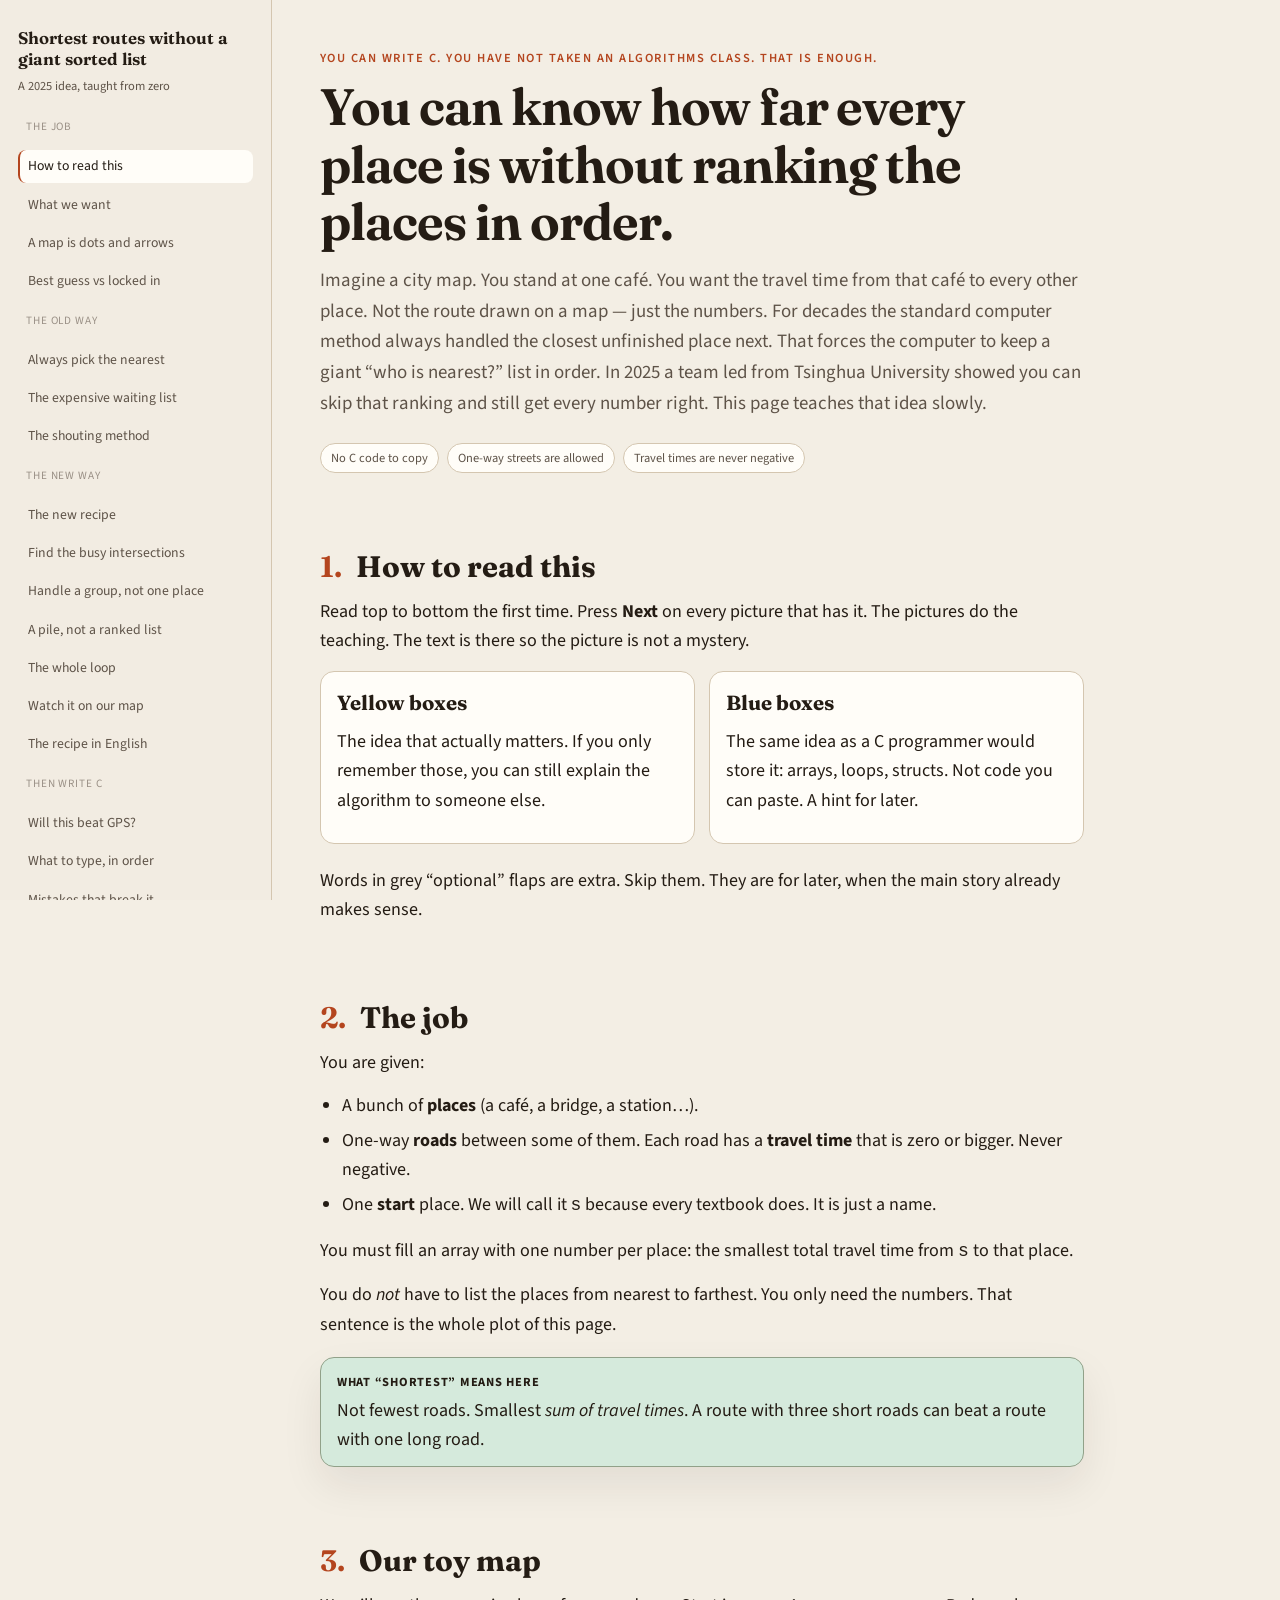
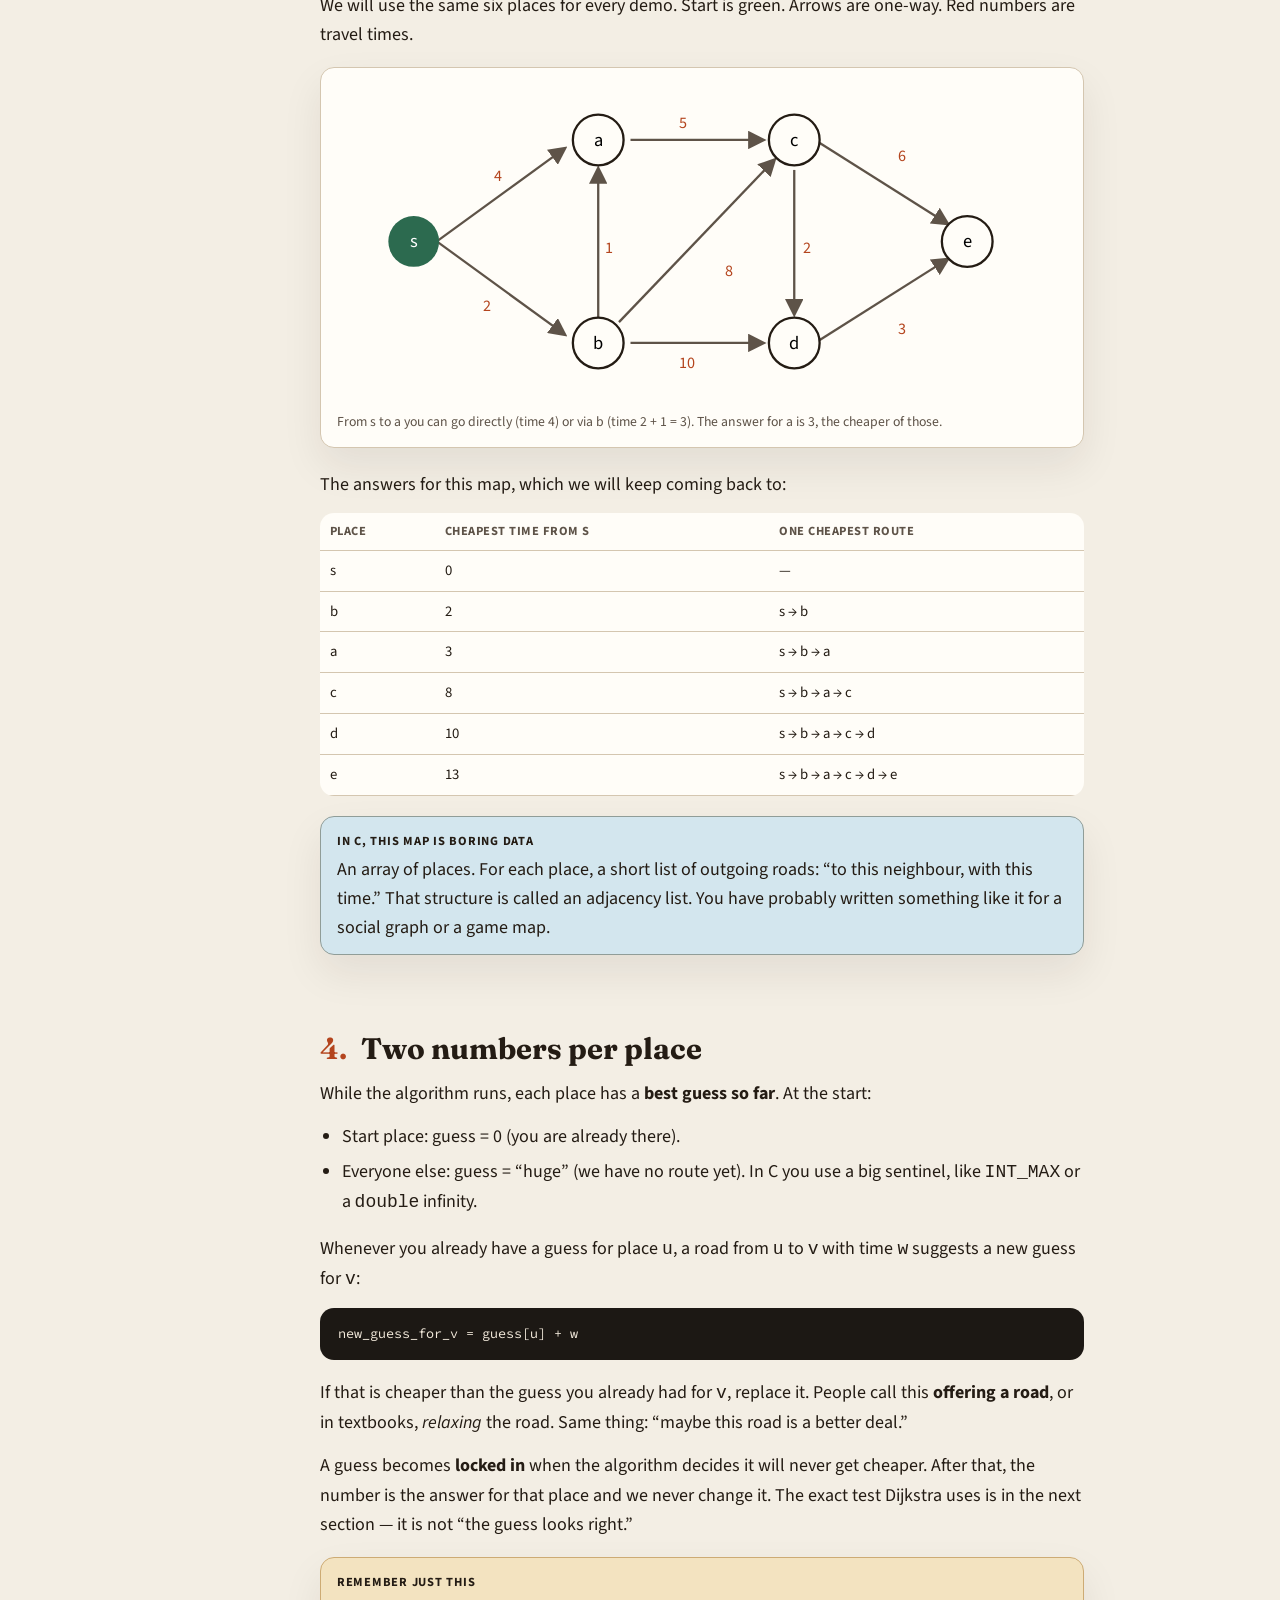
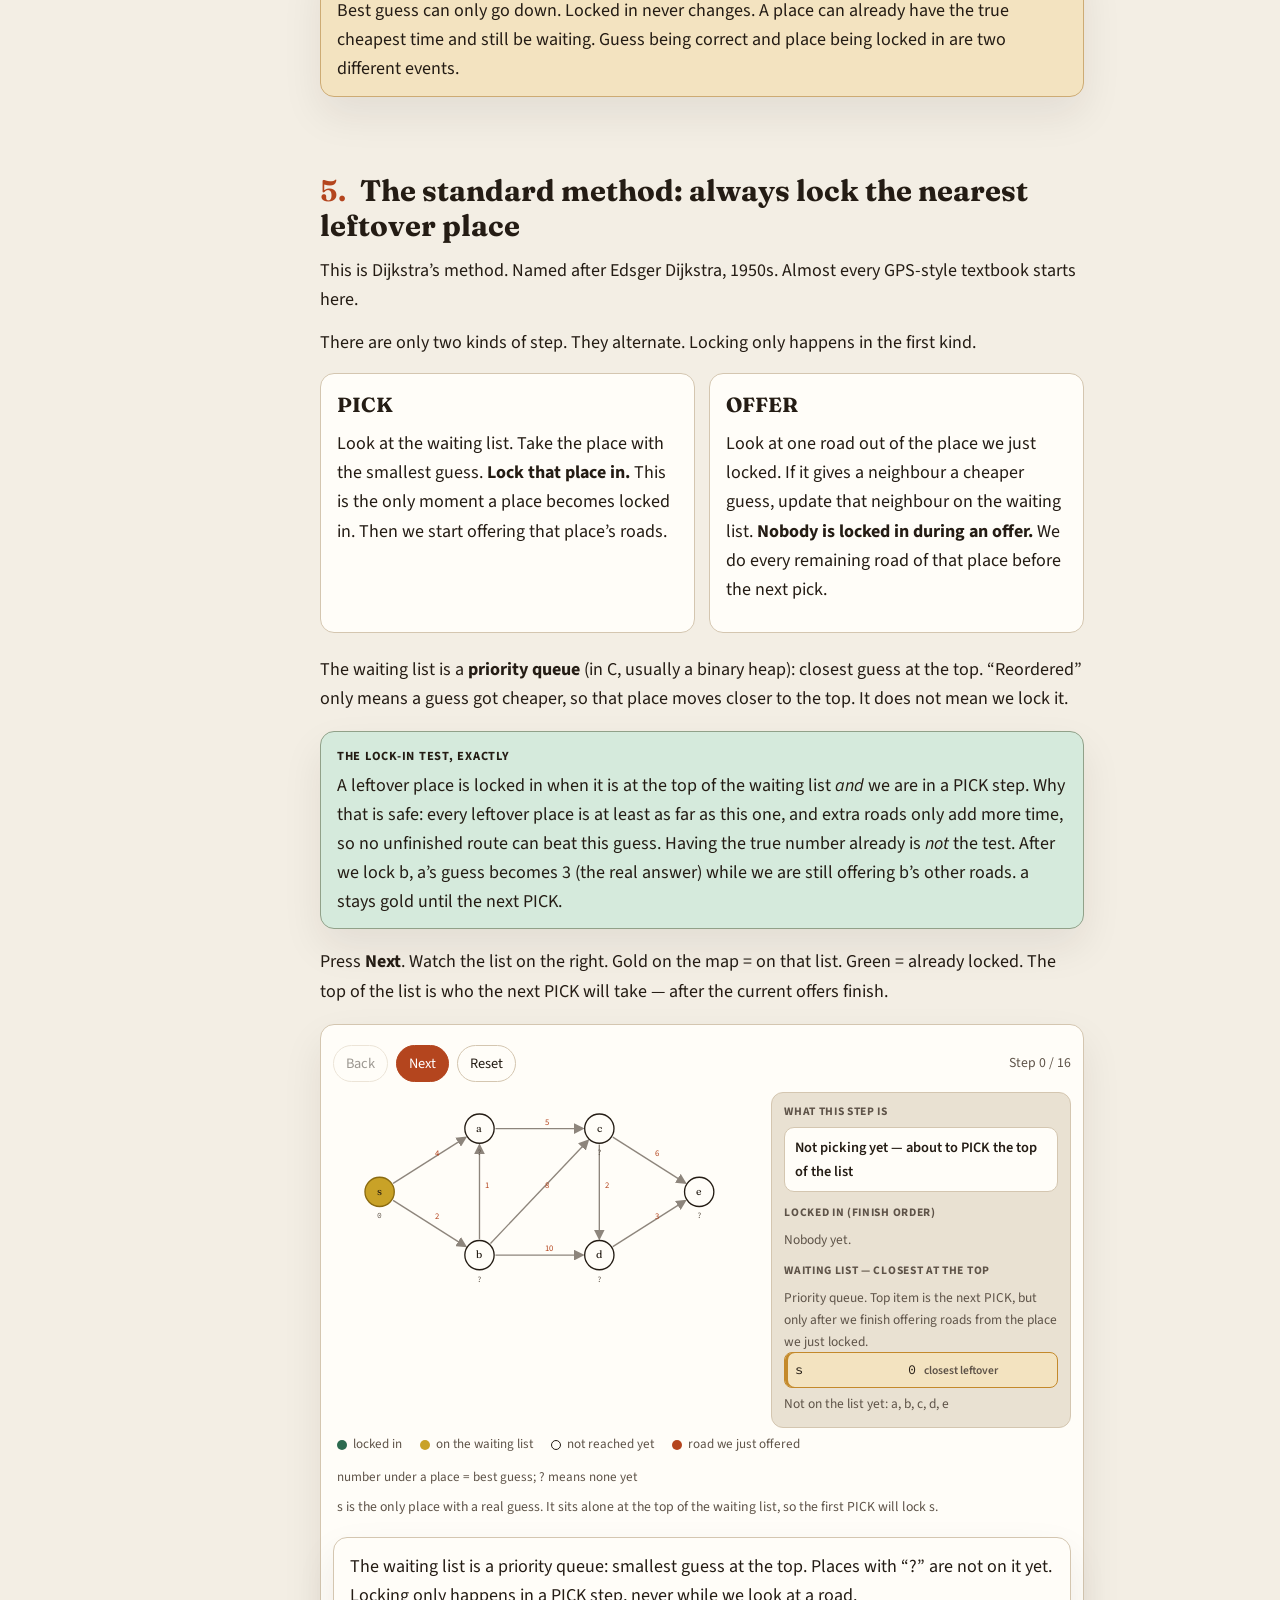
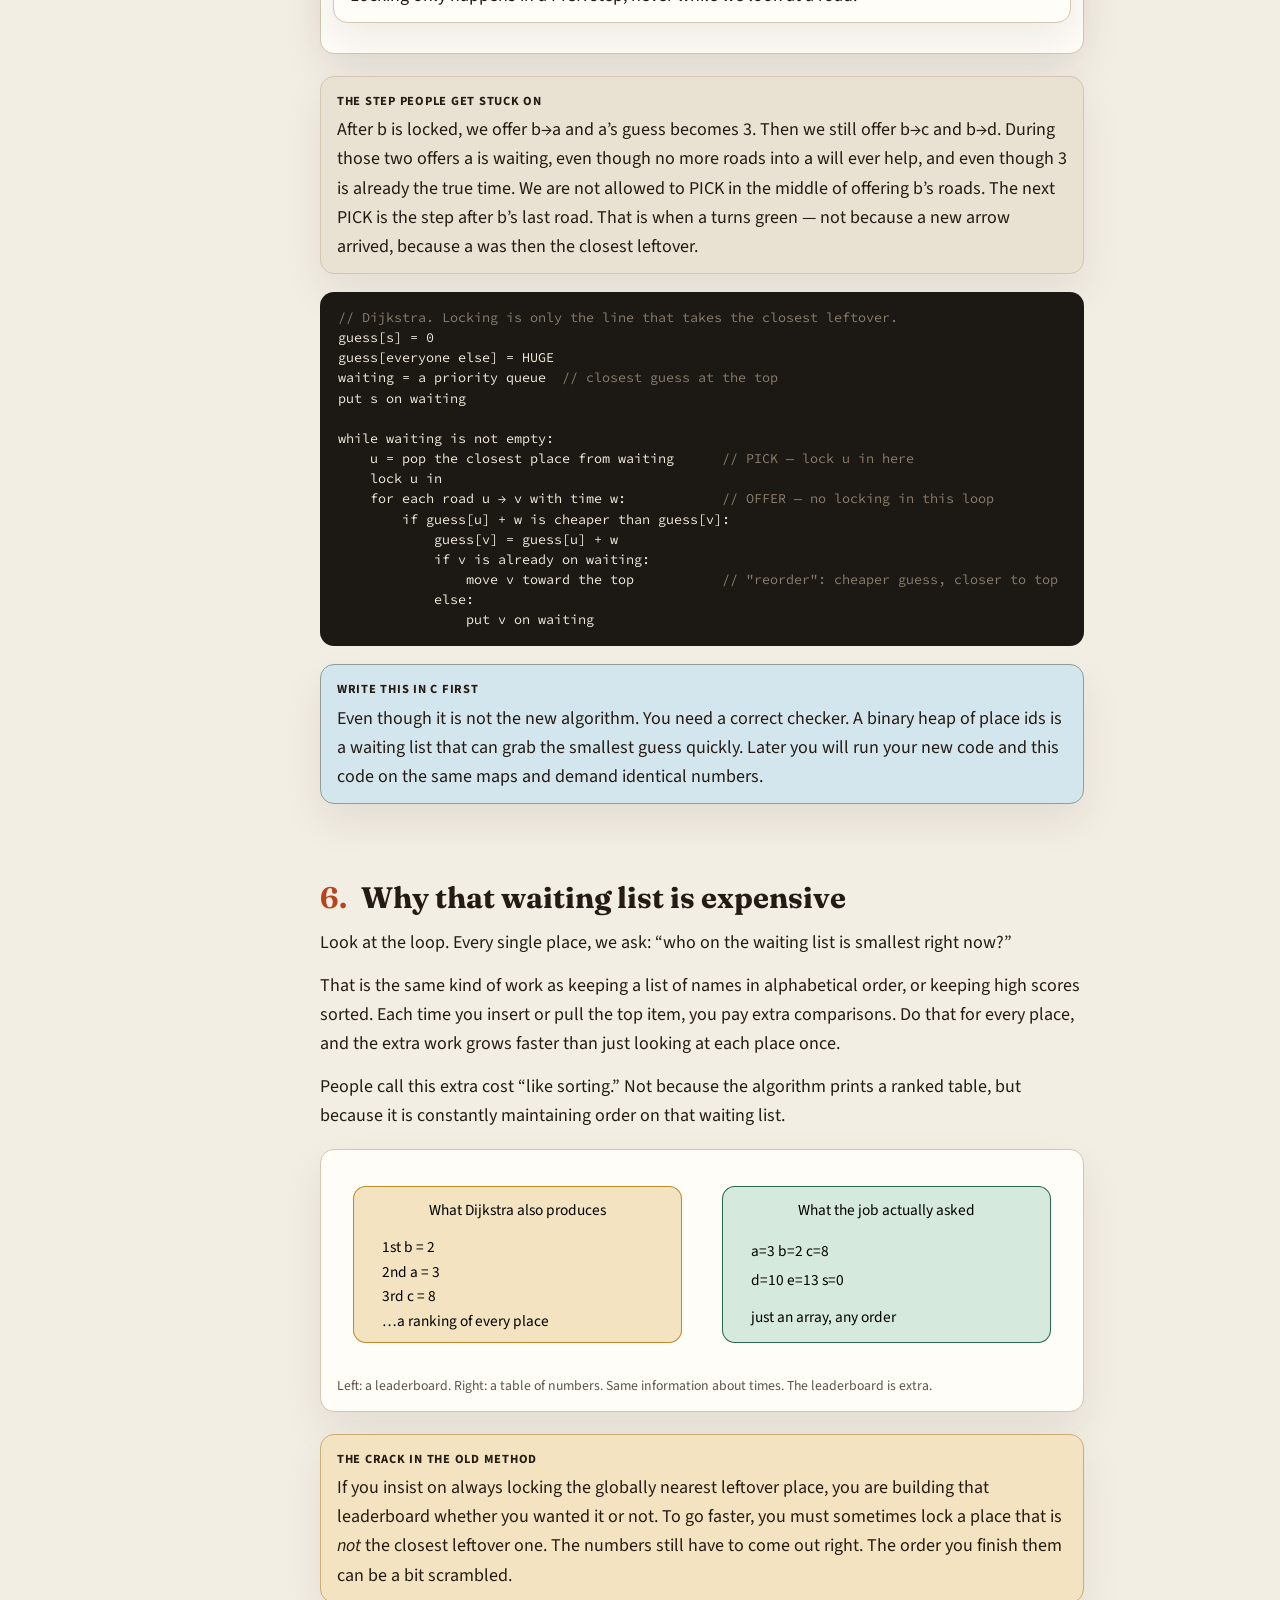
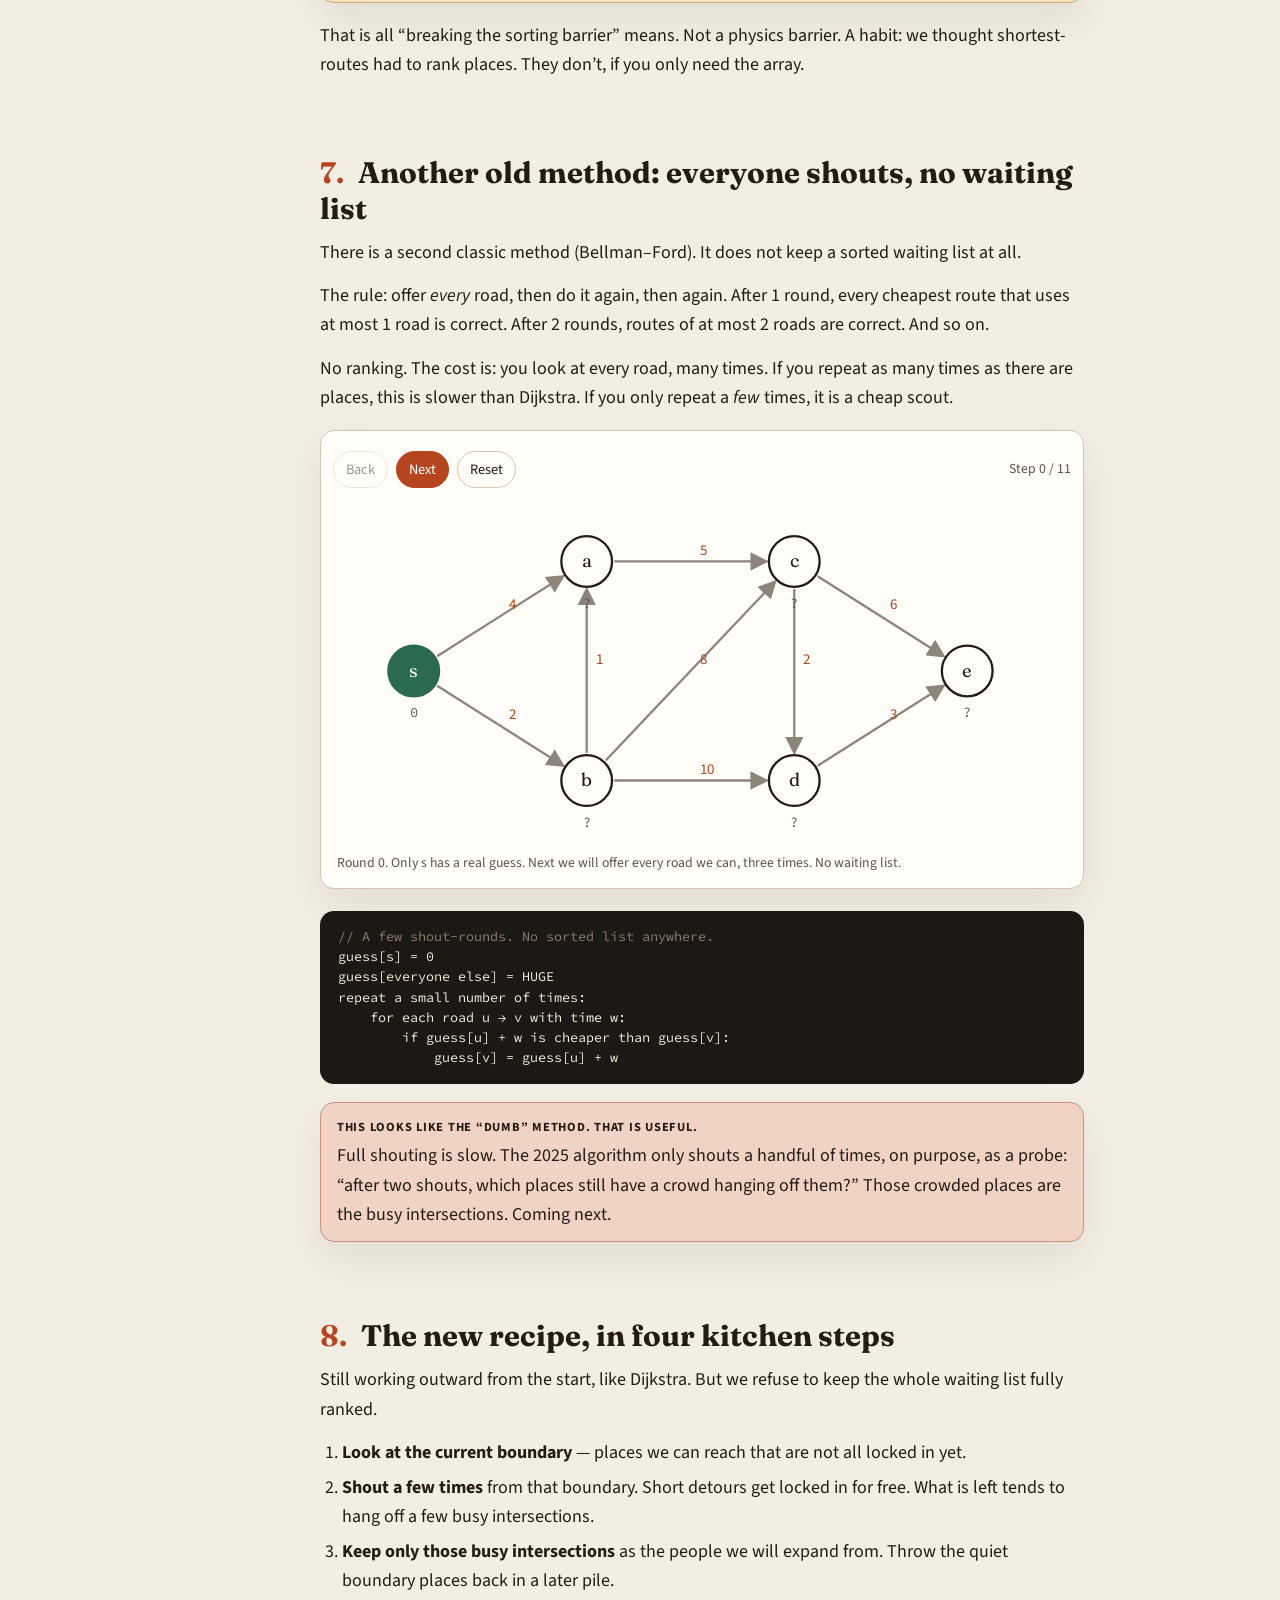
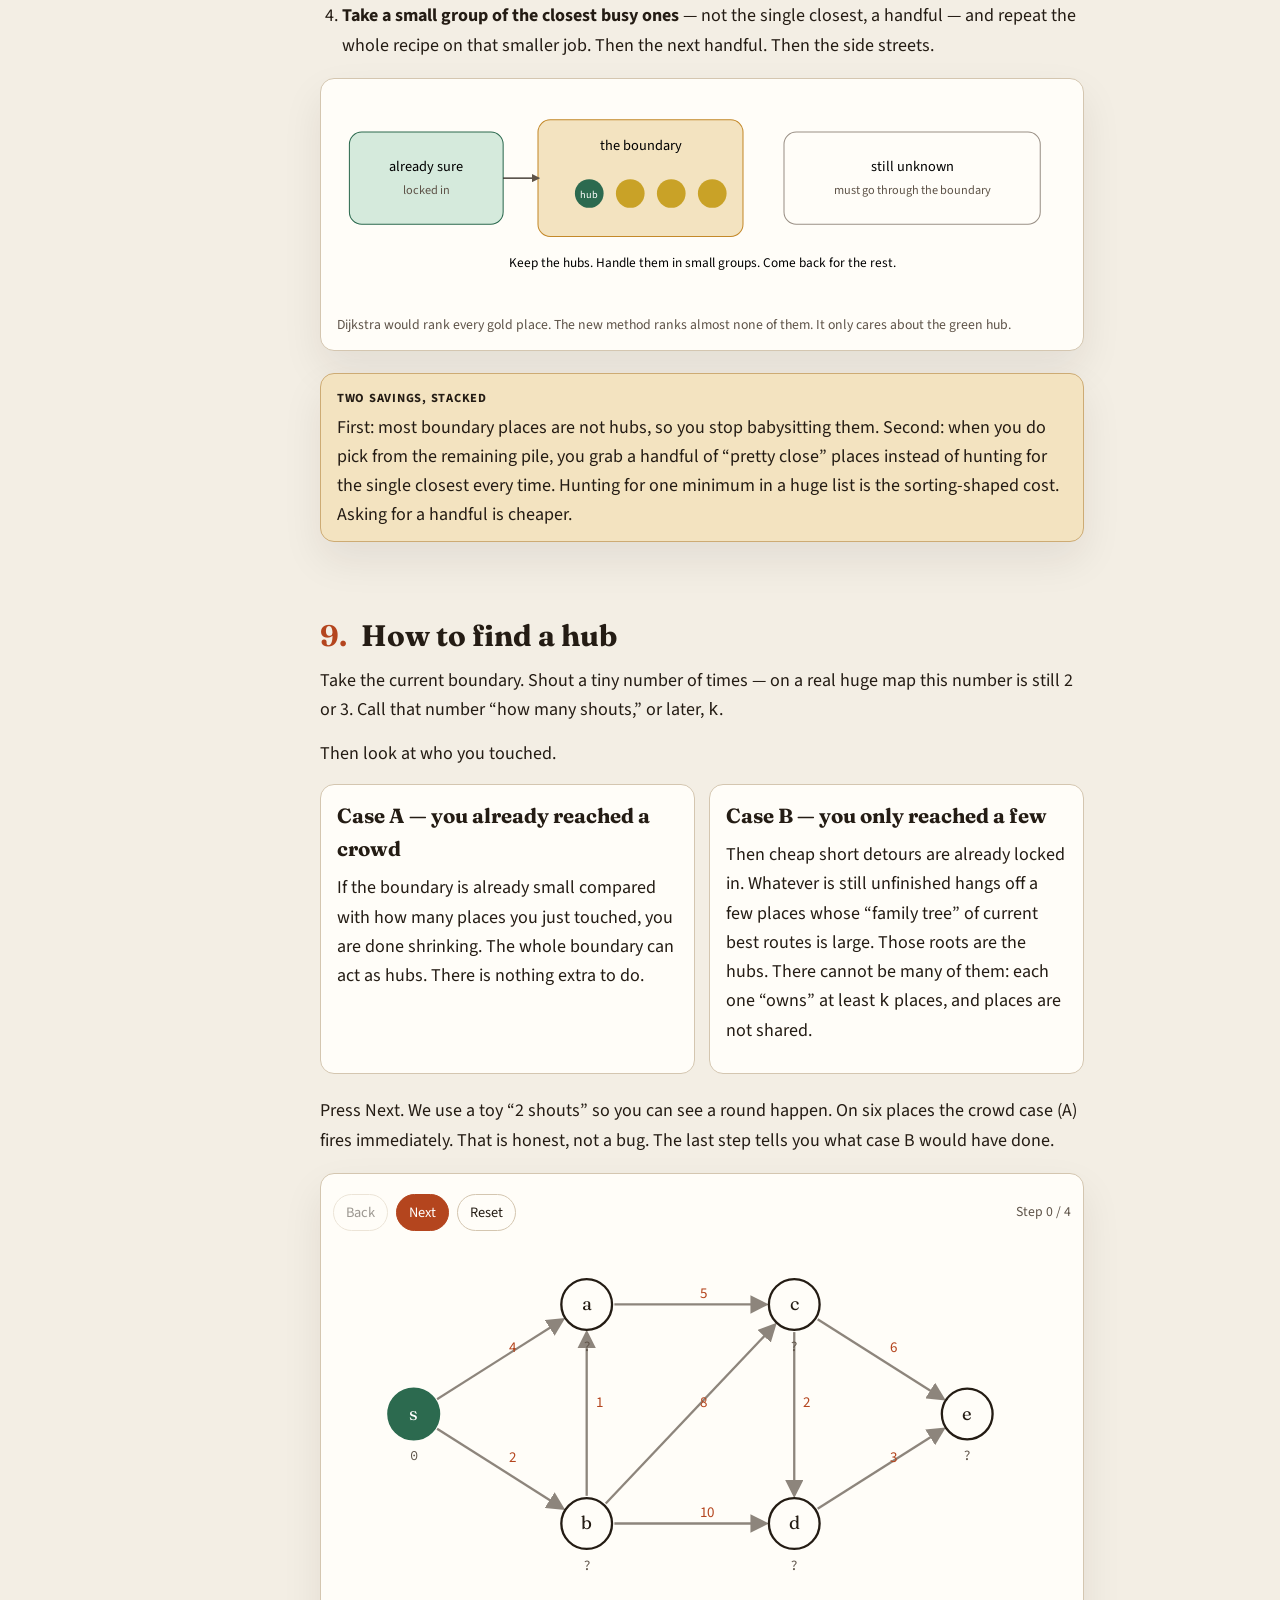
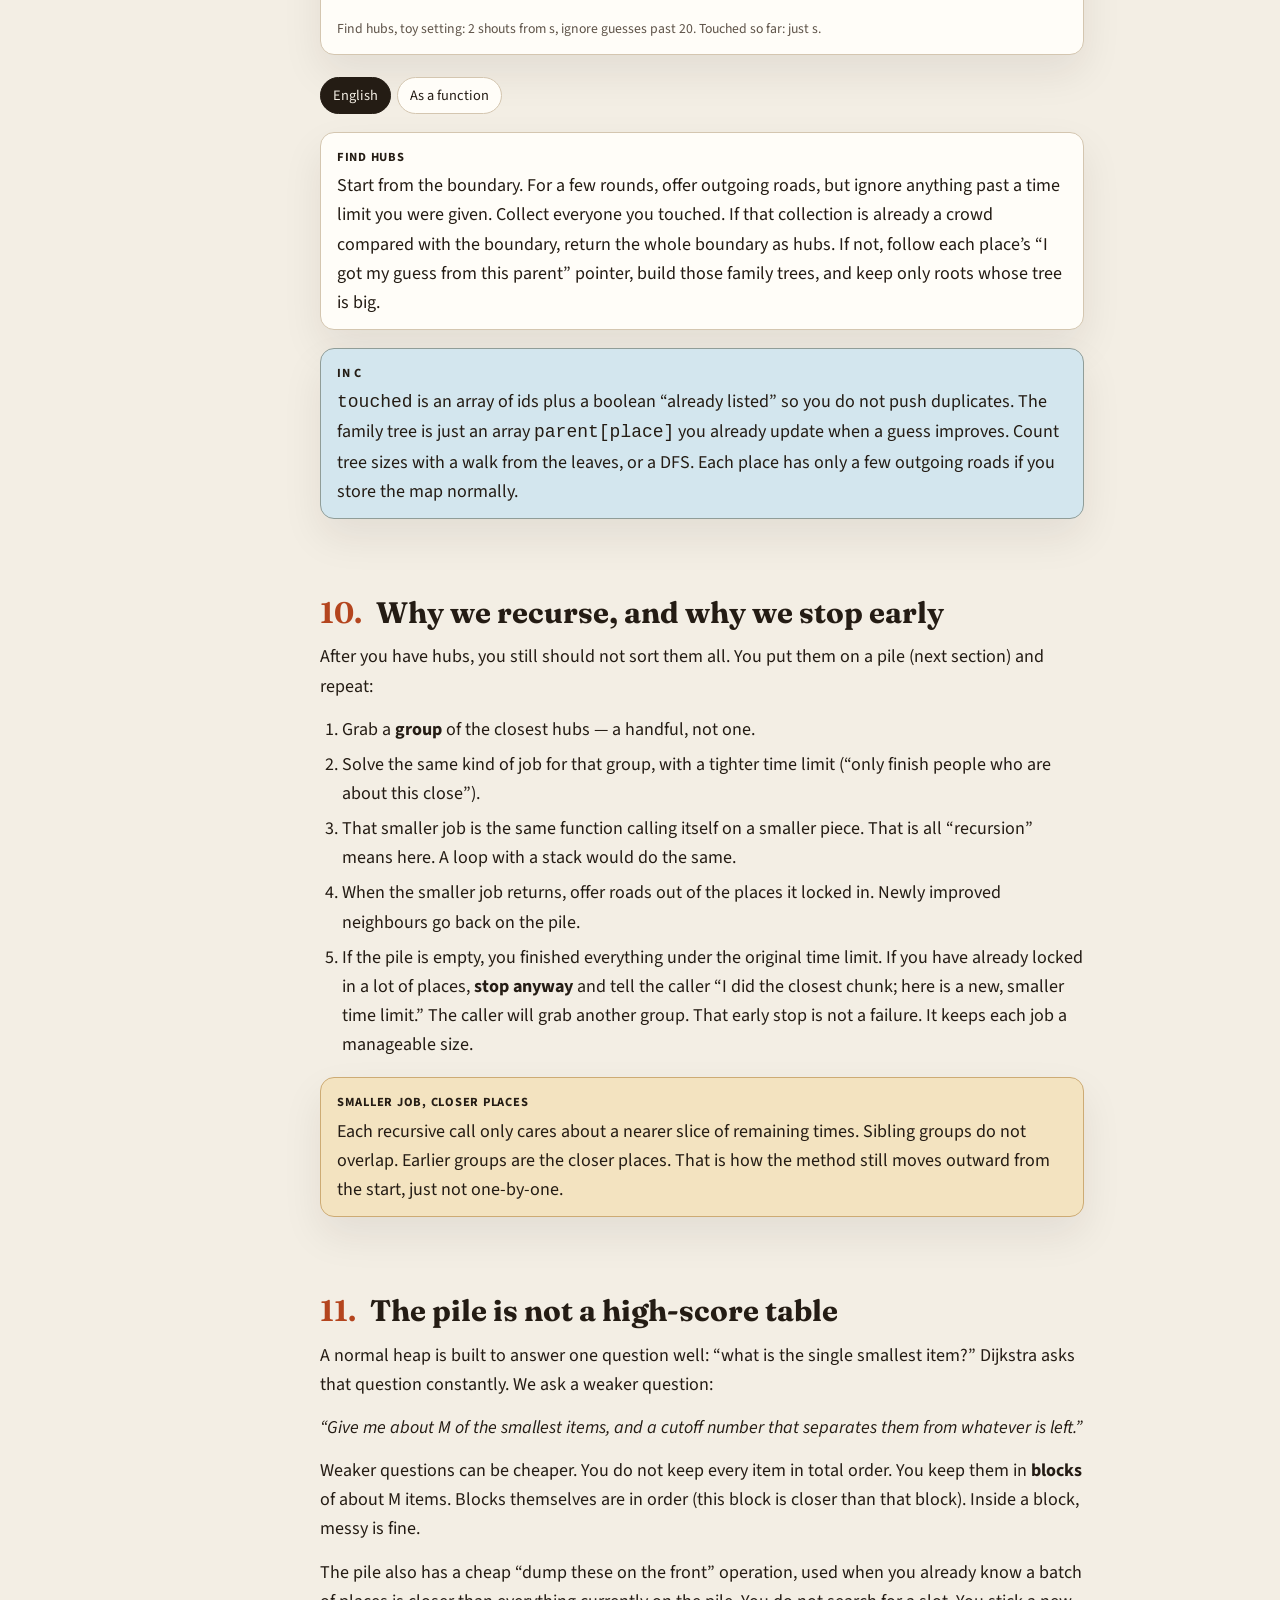
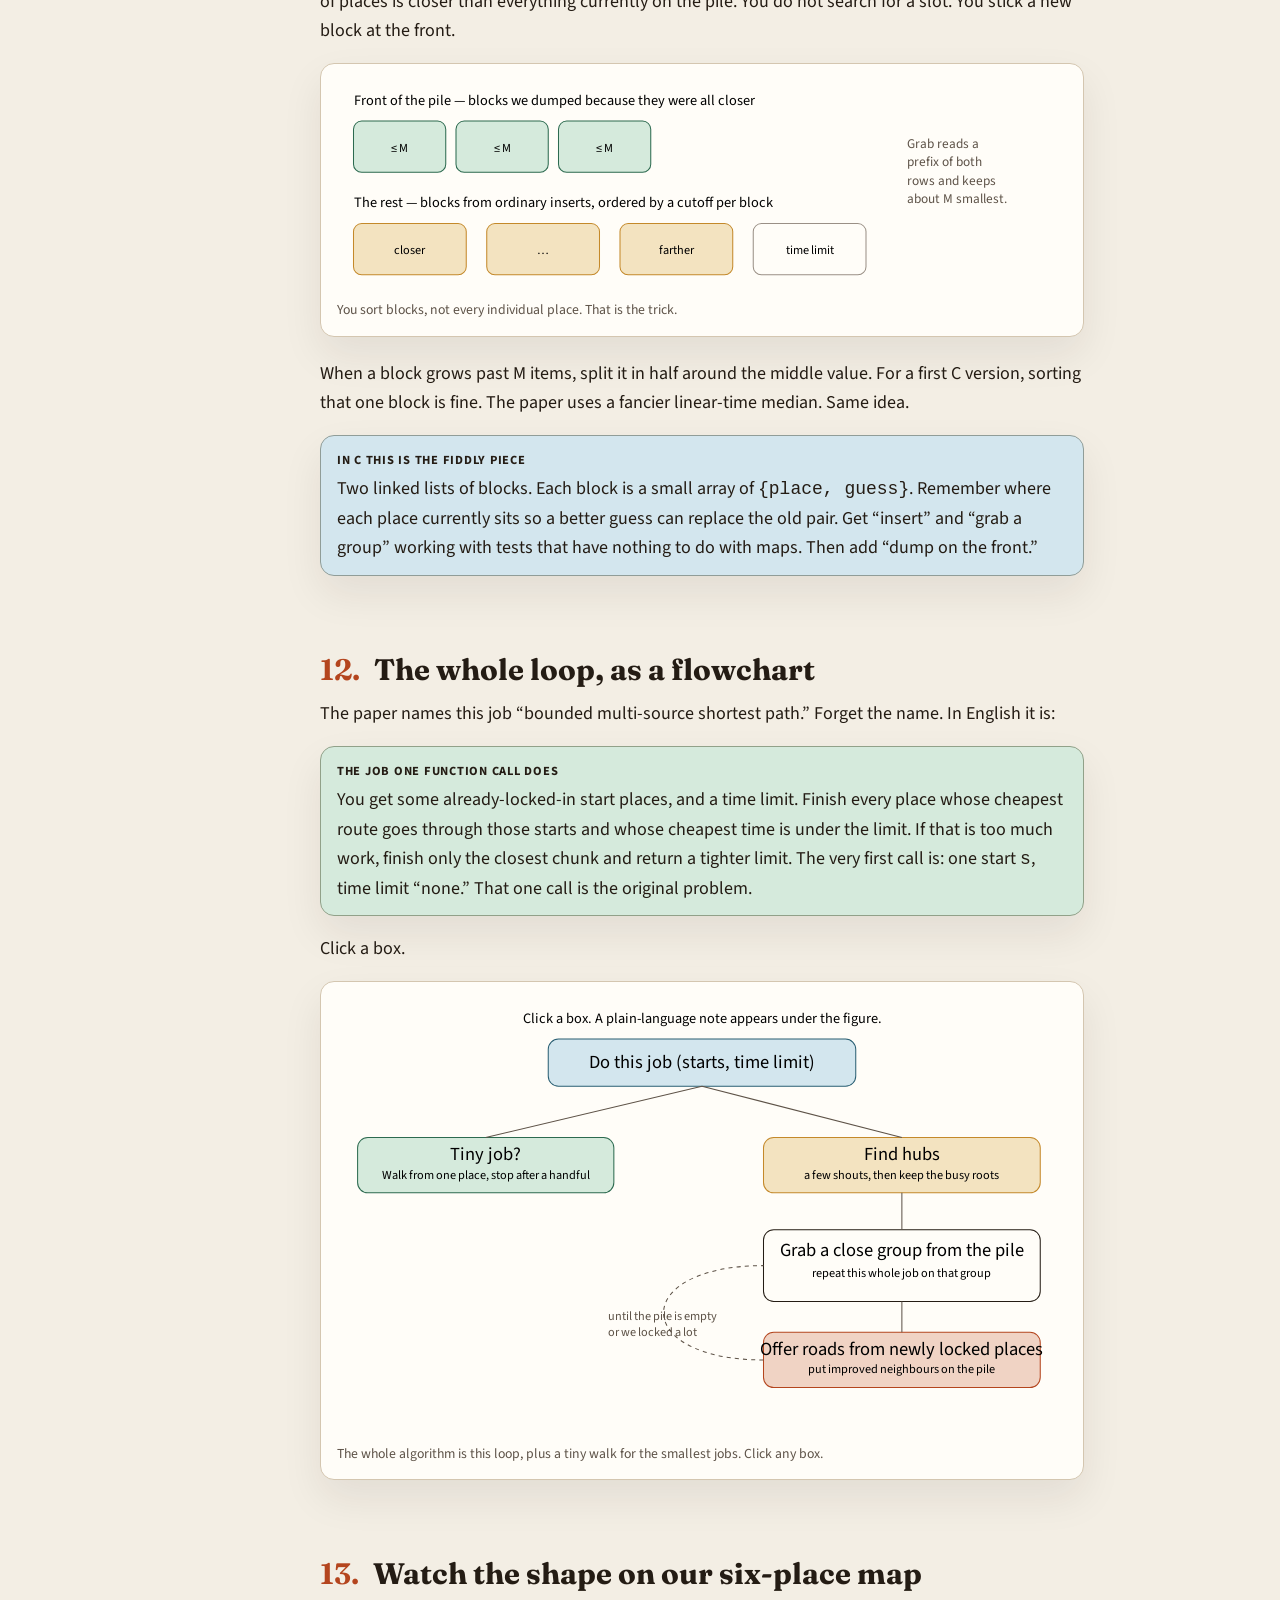
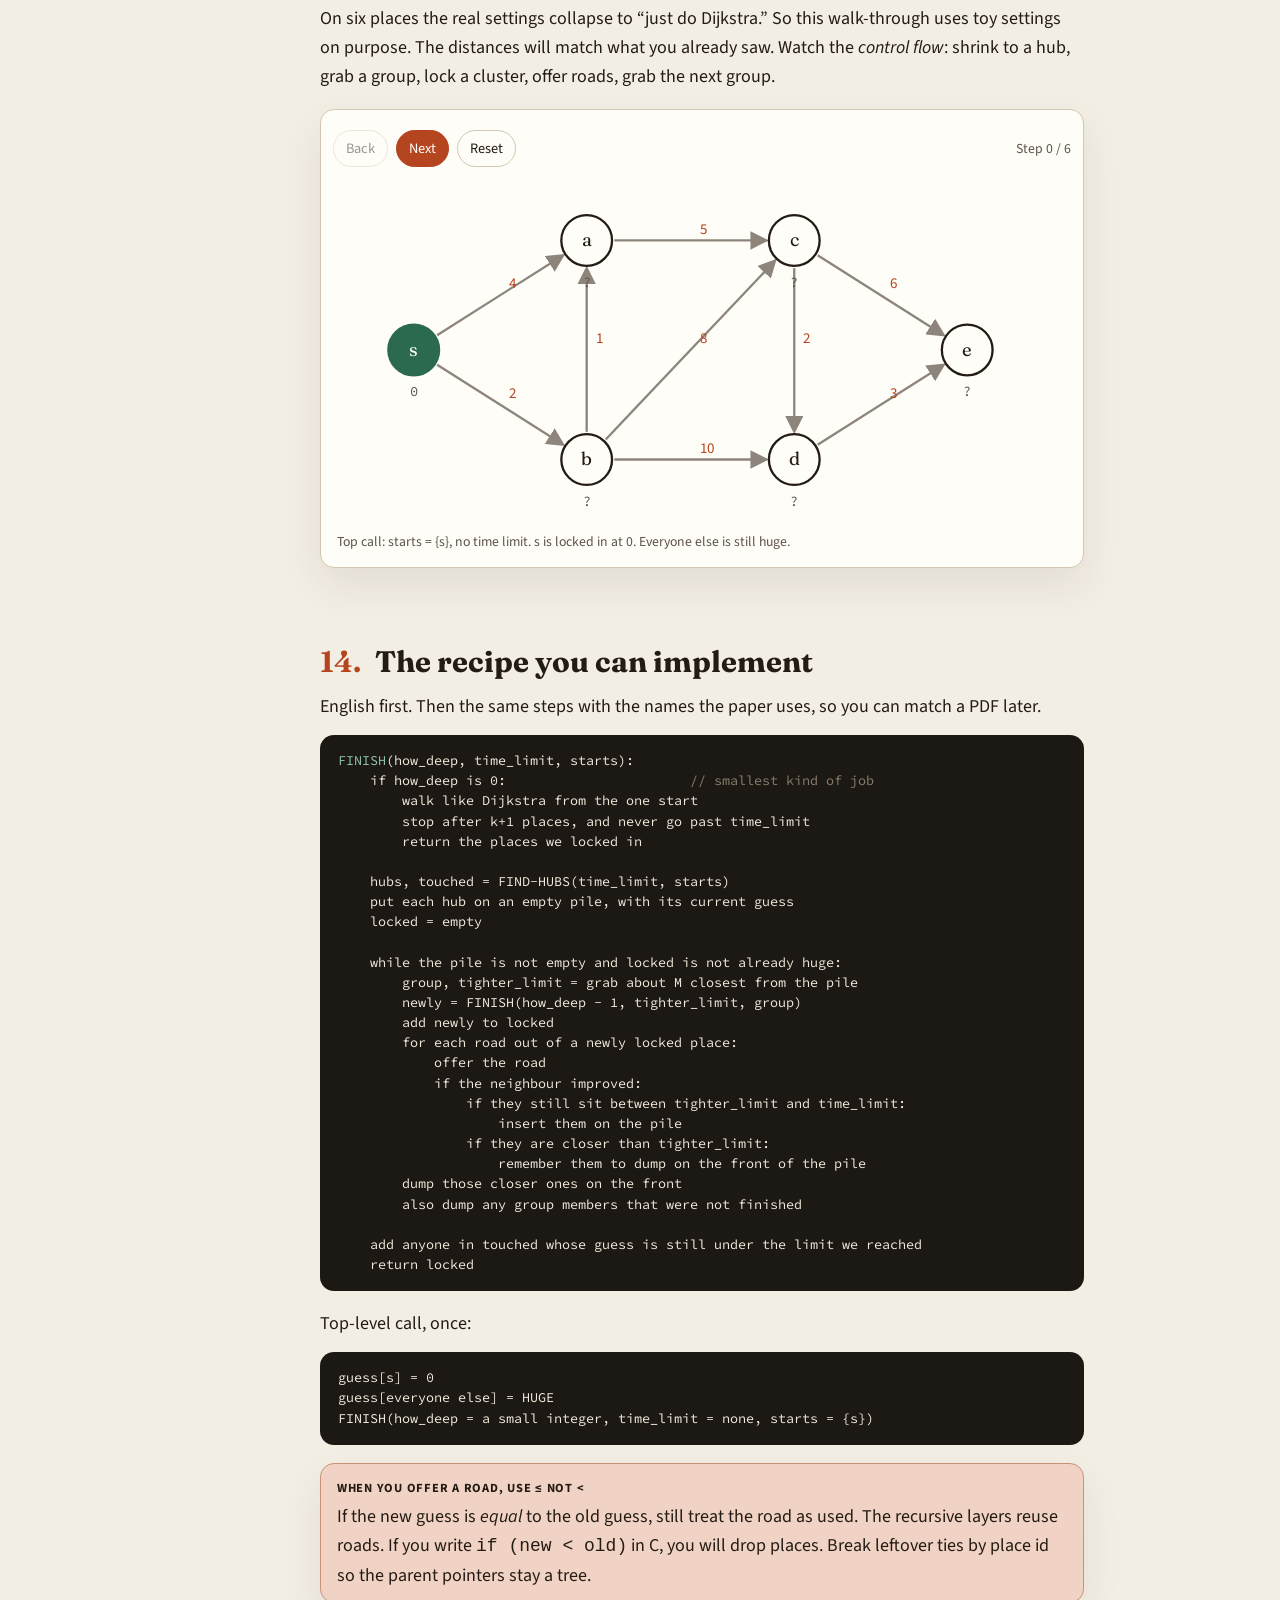
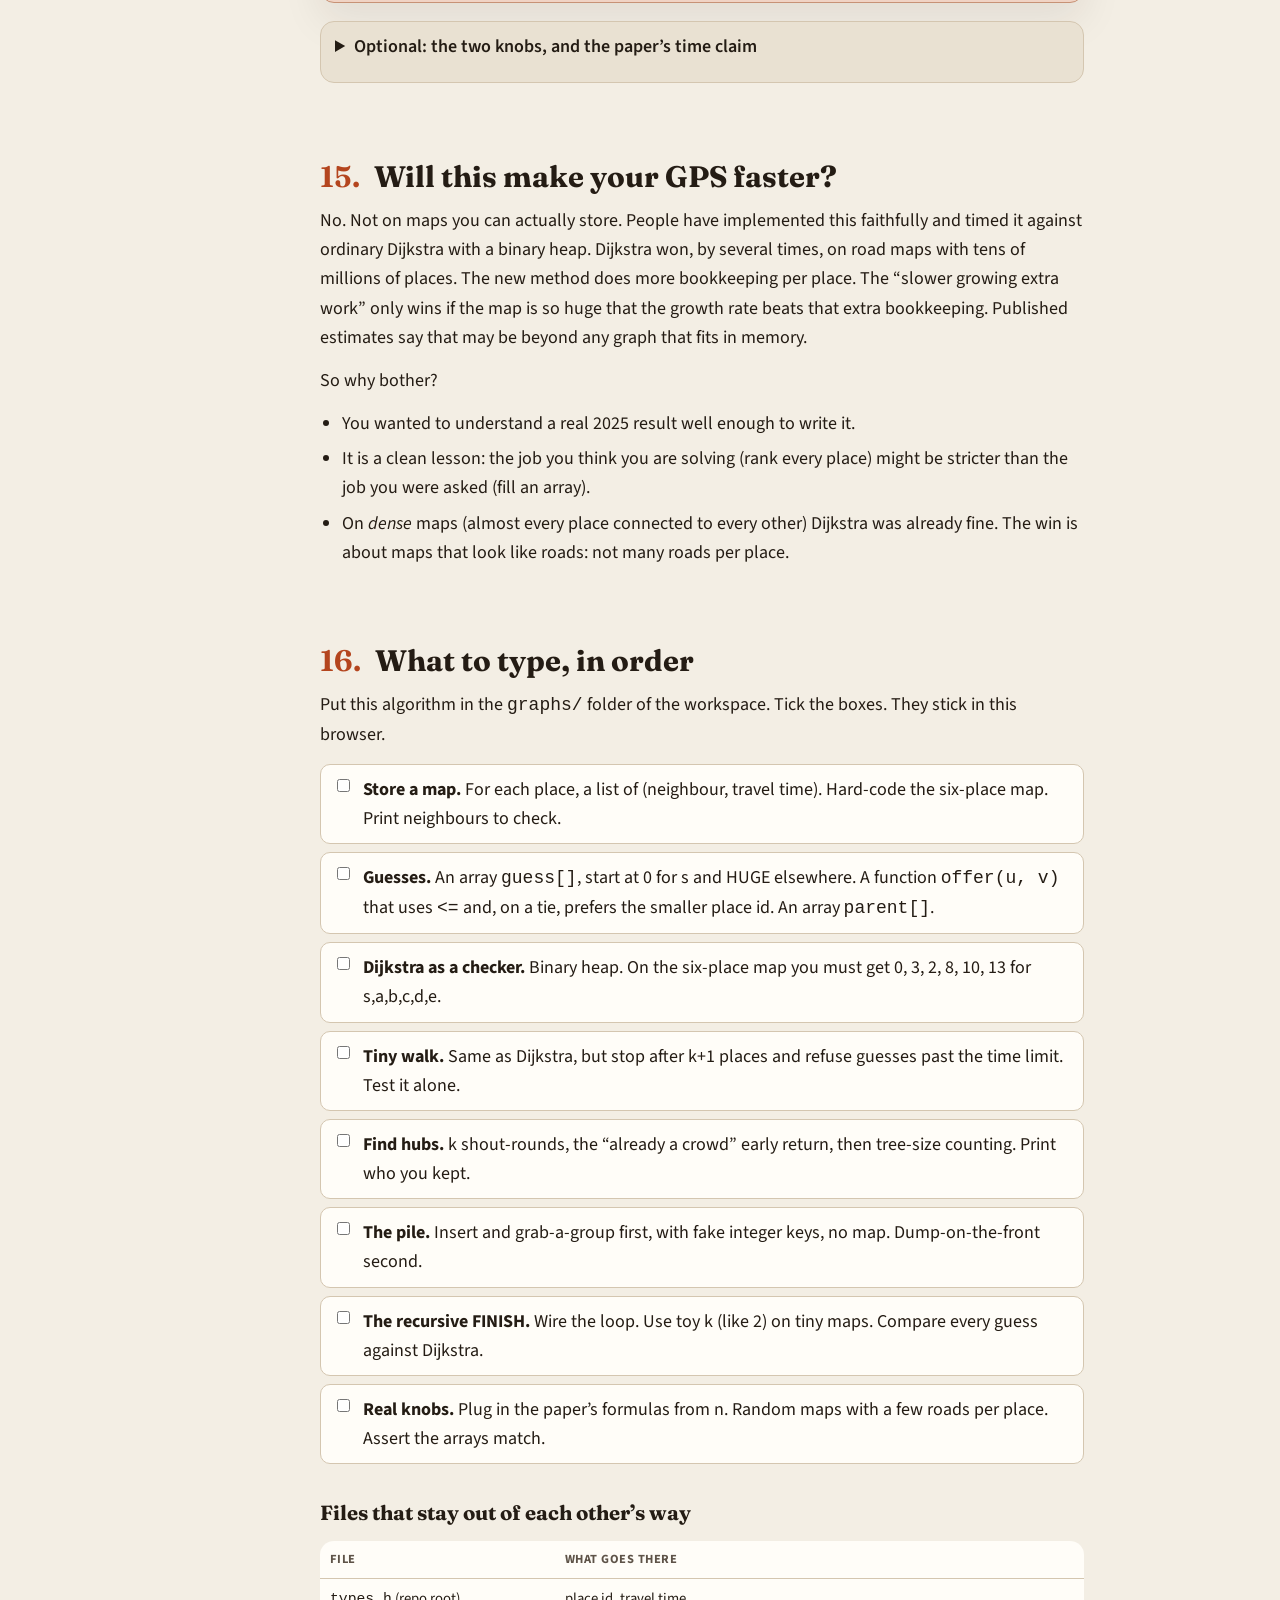
==== docs/index.html @ 6f6d6358 "init" ====
<!DOCTYPE html>
<html lang="en">
<head>
  <meta charset="utf-8" />
  <meta name="viewport" content="width=device-width, initial-scale=1" />
  <title>Shortest routes, without sorting a giant list</title>
  <link rel="preconnect" href="https://fonts.googleapis.com" />
  <link rel="preconnect" href="https://fonts.gstatic.com" crossorigin />
  <link href="https://fonts.googleapis.com/css2?family=Fraunces:opsz,wght@9..144,500;9..144,650&family=Source+Code+Pro:wght@400;600&family=Source+Sans+3:ital,wght@0,400;0,600;0,700;1,400&display=swap" rel="stylesheet" />
  <link rel="stylesheet" href="styles.css" />
</head>
<body>
  <a class="skip" href="#main">Skip to content</a>
  <div class="progress" id="progress"></div>
  <div class="layout">
    <nav class="toc" aria-label="Sections">
      <p class="brand">Shortest routes without a giant sorted list</p>
      <p class="brand-sub">A 2025 idea, taught from zero</p>
      <p class="toc-group">The job</p>
      <ol>
        <li><a href="#how">How to read this</a></li>
        <li><a href="#job">What we want</a></li>
        <li><a href="#map">A map is dots and arrows</a></li>
        <li><a href="#guess">Best guess vs locked in</a></li>
      </ol>
      <p class="toc-group">The old way</p>
      <ol>
        <li><a href="#dijkstra">Always pick the nearest</a></li>
        <li><a href="#waiting">The expensive waiting list</a></li>
        <li><a href="#shout">The shouting method</a></li>
      </ol>
      <p class="toc-group">The new way</p>
      <ol>
        <li><a href="#idea">The new recipe</a></li>
        <li><a href="#hubs">Find the busy intersections</a></li>
        <li><a href="#groups">Handle a group, not one place</a></li>
        <li><a href="#pile">A pile, not a ranked list</a></li>
        <li><a href="#flow">The whole loop</a></li>
        <li><a href="#walk">Watch it on our map</a></li>
        <li><a href="#recipe">The recipe in English</a></li>
      </ol>
      <p class="toc-group">Then write C</p>
      <ol>
        <li><a href="#honest">Will this beat GPS?</a></li>
        <li><a href="#c-plan">What to type, in order</a></li>
        <li><a href="#traps">Mistakes that break it</a></li>
        <li><a href="#quiz">Check yourself</a></li>
        <li><a href="#dictionary">Paper words, translated</a></li>
        <li><a href="#sources">Where this came from</a></li>
      </ol>
      <div class="topbar">
        <button type="button" id="themeBtn" title="Toggle color theme">Theme</button>
        <button type="button" id="resetBtn" title="Clear saved ticks">Reset ticks</button>
      </div>
    </nav>

    <main id="main">
      <header class="hero">
        <p class="kicker">You can write C. You have not taken an algorithms class. That is enough.</p>
        <h1>You can know how far every place is without ranking the places in order.</h1>
        <p class="lede">
          Imagine a city map. You stand at one café. You want the travel time from that café
          to every other place. Not the route drawn on a map — just the numbers.
          For decades the standard computer method always handled the closest unfinished
          place next. That forces the computer to keep a giant “who is nearest?” list in order.
          In 2025 a team led from Tsinghua University showed you can skip that ranking
          and still get every number right. This page teaches that idea slowly.
        </p>
        <div class="meta">
          <span class="chip">No C code to copy</span>
          <span class="chip">One-way streets are allowed</span>
          <span class="chip">Travel times are never negative</span>
        </div>
      </header>

      <section id="how">
        <h2><span class="num">1.</span> How to read this</h2>
        <p>Read top to bottom the first time. Press <strong>Next</strong> on every picture that has it. The pictures do the teaching. The text is there so the picture is not a mystery.</p>
        <div class="grid-2">
          <div class="card">
            <h3>Yellow boxes</h3>
            <p>The idea that actually matters. If you only remember those, you can still explain the algorithm to someone else.</p>
          </div>
          <div class="card">
            <h3>Blue boxes</h3>
            <p>The same idea as a C programmer would store it: arrays, loops, structs. Not code you can paste. A hint for later.</p>
          </div>
        </div>
        <p>Words in grey “optional” flaps are extra. Skip them. They are for later, when the main story already makes sense.</p>
      </section>

      <section id="job">
        <h2><span class="num">2.</span> The job</h2>
        <p>You are given:</p>
        <ul>
          <li>A bunch of <strong>places</strong> (a café, a bridge, a station…).</li>
          <li>One-way <strong>roads</strong> between some of them. Each road has a <strong>travel time</strong> that is zero or bigger. Never negative.</li>
          <li>One <strong>start</strong> place. We will call it <code>s</code> because every textbook does. It is just a name.</li>
        </ul>
        <p>You must fill an array with one number per place: the smallest total travel time from <code>s</code> to that place.</p>
        <p>You do <em>not</em> have to list the places from nearest to farthest. You only need the numbers. That sentence is the whole plot of this page.</p>
        <div class="def">
          <strong>What “shortest” means here</strong>
          Not fewest roads. Smallest <em>sum of travel times</em>. A route with three short roads can beat a route with one long road.
        </div>
      </section>

      <section id="map">
        <h2><span class="num">3.</span> Our toy map</h2>
        <p>We will use the same six places for every demo. Start is green. Arrows are one-way. Red numbers are travel times.</p>
        <div class="figure" aria-label="A tiny directed map from s to e">
          <svg viewBox="0 0 640 280" role="img">
            <defs>
              <marker id="arrow" markerWidth="8" markerHeight="8" refX="6" refY="4" orient="auto">
                <path d="M0,0 L8,4 L0,8 z" fill="#5e5348"></path>
              </marker>
            </defs>
            <line x1="90" y1="140" x2="200" y2="60" stroke="#5e5348" stroke-width="2" marker-end="url(#arrow)" />
            <line x1="90" y1="140" x2="200" y2="220" stroke="#5e5348" stroke-width="2" marker-end="url(#arrow)" />
            <line x1="230" y1="220" x2="230" y2="78" stroke="#5e5348" stroke-width="2" marker-end="url(#arrow)" />
            <line x1="258" y1="52" x2="372" y2="52" stroke="#5e5348" stroke-width="2" marker-end="url(#arrow)" />
            <line x1="258" y1="228" x2="372" y2="228" stroke="#5e5348" stroke-width="2" marker-end="url(#arrow)" />
            <line x1="248" y1="210" x2="382" y2="70" stroke="#5e5348" stroke-width="2" marker-end="url(#arrow)" />
            <line x1="400" y1="78" x2="400" y2="202" stroke="#5e5348" stroke-width="2" marker-end="url(#arrow)" />
            <line x1="418" y1="52" x2="532" y2="124" stroke="#5e5348" stroke-width="2" marker-end="url(#arrow)" />
            <line x1="418" y1="228" x2="532" y2="156" stroke="#5e5348" stroke-width="2" marker-end="url(#arrow)" />
            <text x="140" y="88" fill="#b4451e" font-size="14">4</text>
            <text x="130" y="200" fill="#b4451e" font-size="14">2</text>
            <text x="236" y="150" fill="#b4451e" font-size="14">1</text>
            <text x="300" y="42" fill="#b4451e" font-size="14">5</text>
            <text x="300" y="250" fill="#b4451e" font-size="14">10</text>
            <text x="340" y="170" fill="#b4451e" font-size="14">8</text>
            <text x="408" y="150" fill="#b4451e" font-size="14">2</text>
            <text x="490" y="70" fill="#b4451e" font-size="14">6</text>
            <text x="490" y="220" fill="#b4451e" font-size="14">3</text>
            <circle cx="70" cy="140" r="22" fill="#2c6a4f" />
            <circle cx="230" cy="52" r="22" fill="#fffdf8" stroke="#241c14" stroke-width="2" />
            <circle cx="230" cy="228" r="22" fill="#fffdf8" stroke="#241c14" stroke-width="2" />
            <circle cx="400" cy="52" r="22" fill="#fffdf8" stroke="#241c14" stroke-width="2" />
            <circle cx="400" cy="228" r="22" fill="#fffdf8" stroke="#241c14" stroke-width="2" />
            <circle cx="550" cy="140" r="22" fill="#fffdf8" stroke="#241c14" stroke-width="2" />
            <text x="70" y="145" text-anchor="middle" fill="#fff" font-size="16">s</text>
            <text x="230" y="57" text-anchor="middle" font-size="16">a</text>
            <text x="230" y="233" text-anchor="middle" font-size="16">b</text>
            <text x="400" y="57" text-anchor="middle" font-size="16">c</text>
            <text x="400" y="233" text-anchor="middle" font-size="16">d</text>
            <text x="550" y="145" text-anchor="middle" font-size="16">e</text>
          </svg>
          <p class="caption">From s to a you can go directly (time 4) or via b (time 2 + 1 = 3). The answer for a is 3, the cheaper of those.</p>
        </div>
        <p>The answers for this map, which we will keep coming back to:</p>
        <table>
          <thead><tr><th>place</th><th>cheapest time from s</th><th>one cheapest route</th></tr></thead>
          <tbody>
            <tr><td>s</td><td>0</td><td>—</td></tr>
            <tr><td>b</td><td>2</td><td>s → b</td></tr>
            <tr><td>a</td><td>3</td><td>s → b → a</td></tr>
            <tr><td>c</td><td>8</td><td>s → b → a → c</td></tr>
            <tr><td>d</td><td>10</td><td>s → b → a → c → d</td></tr>
            <tr><td>e</td><td>13</td><td>s → b → a → c → d → e</td></tr>
          </tbody>
        </table>
        <div class="chint">
          <strong>In C, this map is boring data</strong>
          An array of places. For each place, a short list of outgoing roads: “to this neighbour, with this time.” That structure is called an adjacency list. You have probably written something like it for a social graph or a game map.
        </div>
      </section>

      <section id="guess">
        <h2><span class="num">4.</span> Two numbers per place</h2>
        <p>While the algorithm runs, each place has a <strong>best guess so far</strong>. At the start:</p>
        <ul>
          <li>Start place: guess = 0 (you are already there).</li>
          <li>Everyone else: guess = “huge” (we have no route yet). In C you use a big sentinel, like <code>INT_MAX</code> or a <code>double</code> infinity.</li>
        </ul>
        <p>Whenever you already have a guess for place <code>u</code>, a road from <code>u</code> to <code>v</code> with time <code>w</code> suggests a new guess for <code>v</code>:</p>
        <pre>new_guess_for_v = guess[u] + w</pre>
        <p>If that is cheaper than the guess you already had for <code>v</code>, replace it. People call this <strong>offering a road</strong>, or in textbooks, <em>relaxing</em> the road. Same thing: “maybe this road is a better deal.”</p>
        <p>A guess becomes <strong>locked in</strong> when the algorithm decides it will never get cheaper. After that, the number is the answer for that place and we never change it. The exact test Dijkstra uses is in the next section — it is not “the guess looks right.”</p>
        <div class="insight">
          <strong>Remember just this</strong>
          Best guess can only go down. Locked in never changes. A place can already have the true cheapest time and still be waiting. Guess being correct and place being locked in are two different events.
        </div>
      </section>

      <section id="dijkstra">
        <h2><span class="num">5.</span> The standard method: always lock the nearest leftover place</h2>
        <p>This is Dijkstra’s method. Named after Edsger Dijkstra, 1950s. Almost every GPS-style textbook starts here.</p>
        <p>There are only two kinds of step. They alternate. Locking only happens in the first kind.</p>
        <div class="grid-2">
          <div class="card">
            <h3>PICK</h3>
            <p>Look at the waiting list. Take the place with the smallest guess. <strong>Lock that place in.</strong> This is the only moment a place becomes locked in. Then we start offering that place’s roads.</p>
          </div>
          <div class="card">
            <h3>OFFER</h3>
            <p>Look at one road out of the place we just locked. If it gives a neighbour a cheaper guess, update that neighbour on the waiting list. <strong>Nobody is locked in during an offer.</strong> We do every remaining road of that place before the next pick.</p>
          </div>
        </div>
        <p>The waiting list is a <strong>priority queue</strong> (in C, usually a binary heap): closest guess at the top. “Reordered” only means a guess got cheaper, so that place moves closer to the top. It does not mean we lock it.</p>
        <div class="def">
          <strong>The lock-in test, exactly</strong>
          A leftover place is locked in when it is at the top of the waiting list <em>and</em> we are in a PICK step. Why that is safe: every leftover place is at least as far as this one, and extra roads only add more time, so no unfinished route can beat this guess. Having the true number already is <em>not</em> the test. After we lock b, a’s guess becomes 3 (the real answer) while we are still offering b’s other roads. a stays gold until the next PICK.
        </div>
        <p>Press <strong>Next</strong>. Watch the list on the right. Gold on the map = on that list. Green = already locked. The top of the list is who the next PICK will take — after the current offers finish.</p>
        <div class="figure">
          <div class="stepper-bar">
            <button type="button" id="dijPrev">Back</button>
            <button type="button" class="primary" id="dijNext">Next</button>
            <button type="button" id="dijReset">Reset</button>
            <span class="status" id="dijStatus">Step 0</span>
          </div>
          <div class="dij-layout">
            <svg id="dijSvg" viewBox="0 0 640 300" role="img" aria-label="Dijkstra stepper"></svg>
            <div class="dij-side">
              <h4>What this step is</h4>
              <div class="dij-action" id="dijAction">—</div>
              <h4>Locked in (finish order)</h4>
              <ol class="locked-seq" id="dijLocked"></ol>
              <p class="dij-empty" id="dijLockedEmpty">Nobody yet.</p>
              <h4>Waiting list — closest at the top</h4>
              <p class="dij-empty">Priority queue. Top item is the next PICK, but only after we finish offering roads from the place we just locked.</p>
              <ol class="pq" id="dijWait"></ol>
              <p class="dij-empty" id="dijUnreached"></p>
            </div>
          </div>
          <div class="legend">
            <span><i class="swatch" style="background:#2c6a4f"></i>locked in</span>
            <span><i class="swatch" style="background:#c9a227"></i>on the waiting list</span>
            <span><i class="swatch" style="background:#fffdf8;border:1px solid #241c14"></i>not reached yet</span>
            <span><i class="swatch" style="background:#b4451e"></i>road we just offered</span>
            <span>number under a place = best guess; ? means none yet</span>
          </div>
          <p class="caption" id="dijCaption">Press Next.</p>
          <div class="note" id="dijWhy"></div>
        </div>
        <div class="try">
          <strong>The step people get stuck on</strong>
          After b is locked, we offer b→a and a’s guess becomes 3. Then we still offer b→c and b→d. During those two offers a is waiting, even though no more roads into a will ever help, and even though 3 is already the true time. We are not allowed to PICK in the middle of offering b’s roads. The next PICK is the step after b’s last road. That is when a turns green — not because a new arrow arrived, because a was then the closest leftover.
        </div>
        <pre><span class="cmt">// Dijkstra. Locking is only the line that takes the closest leftover.</span>
guess[s] = 0
guess[everyone else] = HUGE
waiting = a priority queue  <span class="cmt">// closest guess at the top</span>
put s on waiting

while waiting is not empty:
    u = pop the closest place from waiting      <span class="cmt">// PICK — lock u in here</span>
    lock u in
    for each road u → v with time w:            <span class="cmt">// OFFER — no locking in this loop</span>
        if guess[u] + w is cheaper than guess[v]:
            guess[v] = guess[u] + w
            if v is already on waiting:
                move v toward the top           <span class="cmt">// "reorder": cheaper guess, closer to top</span>
            else:
                put v on waiting
</pre>
        <div class="chint">
          <strong>Write this in C first</strong>
          Even though it is not the new algorithm. You need a correct checker. A binary heap of place ids is a waiting list that can grab the smallest guess quickly. Later you will run your new code and this code on the same maps and demand identical numbers.
        </div>
      </section>

      <section id="waiting">
        <h2><span class="num">6.</span> Why that waiting list is expensive</h2>
        <p>Look at the loop. Every single place, we ask: “who on the waiting list is smallest right now?”</p>
        <p>That is the same kind of work as keeping a list of names in alphabetical order, or keeping high scores sorted. Each time you insert or pull the top item, you pay extra comparisons. Do that for every place, and the extra work grows faster than just looking at each place once.</p>
        <p>People call this extra cost “like sorting.” Not because the algorithm prints a ranked table, but because it is constantly maintaining order on that waiting list.</p>
        <div class="figure">
          <svg viewBox="0 0 720 200" role="img" aria-label="Ranked list vs a bag of numbers">
            <rect x="20" y="24" width="320" height="152" rx="12" fill="#f3e3c0" stroke="#c4892a" />
            <text x="180" y="52" text-anchor="middle" font-size="15">What Dijkstra also produces</text>
            <text x="48" y="88" font-size="15">1st  b = 2</text>
            <text x="48" y="112" font-size="15">2nd  a = 3</text>
            <text x="48" y="136" font-size="15">3rd  c = 8</text>
            <text x="48" y="160" font-size="15">…a ranking of every place</text>
            <rect x="380" y="24" width="320" height="152" rx="12" fill="#d5eadc" stroke="#2c6a4f" />
            <text x="540" y="52" text-anchor="middle" font-size="15">What the job actually asked</text>
            <text x="408" y="92" font-size="15">a=3   b=2   c=8</text>
            <text x="408" y="120" font-size="15">d=10  e=13  s=0</text>
            <text x="408" y="156" font-size="15">just an array, any order</text>
          </svg>
          <p class="caption">Left: a leaderboard. Right: a table of numbers. Same information about times. The leaderboard is extra.</p>
        </div>
        <div class="insight">
          <strong>The crack in the old method</strong>
          If you insist on always locking the globally nearest leftover place, you are building that leaderboard whether you wanted it or not. To go faster, you must sometimes lock a place that is <em>not</em> the closest leftover one. The numbers still have to come out right. The order you finish them can be a bit scrambled.
        </div>
        <p>That is all “breaking the sorting barrier” means. Not a physics barrier. A habit: we thought shortest-routes had to rank places. They don’t, if you only need the array.</p>
      </section>

      <section id="shout">
        <h2><span class="num">7.</span> Another old method: everyone shouts, no waiting list</h2>
        <p>There is a second classic method (Bellman–Ford). It does not keep a sorted waiting list at all.</p>
        <p>The rule: offer <em>every</em> road, then do it again, then again. After 1 round, every cheapest route that uses at most 1 road is correct. After 2 rounds, routes of at most 2 roads are correct. And so on.</p>
        <p>No ranking. The cost is: you look at every road, many times. If you repeat as many times as there are places, this is slower than Dijkstra. If you only repeat a <em>few</em> times, it is a cheap scout.</p>
        <div class="figure">
          <div class="stepper-bar">
            <button type="button" id="bfPrev">Back</button>
            <button type="button" class="primary" id="bfNext">Next</button>
            <button type="button" id="bfReset">Reset</button>
            <span class="status" id="bfStatus">Round 0</span>
          </div>
          <svg id="bfSvg" viewBox="0 0 640 300" role="img" aria-label="Shouting stepper"></svg>
          <p class="caption" id="bfCaption">Each Next is one shout-round: every place that already has a guess offers its roads.</p>
        </div>
        <pre><span class="cmt">// A few shout-rounds. No sorted list anywhere.</span>
guess[s] = 0
guess[everyone else] = HUGE
repeat a small number of times:
    for each road u → v with time w:
        if guess[u] + w is cheaper than guess[v]:
            guess[v] = guess[u] + w
</pre>
        <div class="warn">
          <strong>This looks like the “dumb” method. That is useful.</strong>
          Full shouting is slow. The 2025 algorithm only shouts a handful of times, on purpose, as a probe: “after two shouts, which places still have a crowd hanging off them?” Those crowded places are the busy intersections. Coming next.
        </div>
      </section>

      <section id="idea">
        <h2><span class="num">8.</span> The new recipe, in four kitchen steps</h2>
        <p>Still working outward from the start, like Dijkstra. But we refuse to keep the whole waiting list fully ranked.</p>
        <ol>
          <li><strong>Look at the current boundary</strong> — places we can reach that are not all locked in yet.</li>
          <li><strong>Shout a few times</strong> from that boundary. Short detours get locked in for free. What is left tends to hang off a few busy intersections.</li>
          <li><strong>Keep only those busy intersections</strong> as the people we will expand from. Throw the quiet boundary places back in a later pile.</li>
          <li><strong>Take a small group of the closest busy ones</strong> — not the single closest, a handful — and repeat the whole recipe on that smaller job. Then the next handful. Then the side streets.</li>
        </ol>
        <div class="figure">
          <svg viewBox="0 0 720 210" role="img" aria-label="High level idea">
            <defs>
              <marker id="arrow2" markerWidth="8" markerHeight="8" refX="6" refY="4" orient="auto">
                <path d="M0,0 L8,4 L0,8 z" fill="#5e5348"></path>
              </marker>
            </defs>
            <rect x="16" y="40" width="150" height="90" rx="12" fill="#d5eadc" stroke="#2c6a4f" />
            <text x="91" y="78" text-anchor="middle" font-size="14">already sure</text>
            <text x="91" y="100" text-anchor="middle" font-size="12" fill="#5e5348">locked in</text>
            <rect x="200" y="28" width="200" height="114" rx="12" fill="#f3e3c0" stroke="#c4892a" />
            <text x="300" y="58" text-anchor="middle" font-size="14">the boundary</text>
            <circle cx="250" cy="100" r="14" fill="#2c6a4f" />
            <circle cx="290" cy="100" r="14" fill="#c9a227" />
            <circle cx="330" cy="100" r="14" fill="#c9a227" />
            <circle cx="370" cy="100" r="14" fill="#c9a227" />
            <text x="250" y="104" text-anchor="middle" fill="#fff" font-size="10">hub</text>
            <rect x="440" y="40" width="250" height="90" rx="12" fill="#fffdf8" stroke="#9a9086" />
            <text x="565" y="78" text-anchor="middle" font-size="14">still unknown</text>
            <text x="565" y="100" text-anchor="middle" font-size="12" fill="#5e5348">must go through the boundary</text>
            <path d="M166,85 L200,85" stroke="#241c14" marker-end="url(#arrow2)" />
            <text x="360" y="172" text-anchor="middle" font-size="13">Keep the hubs. Handle them in small groups. Come back for the rest.</text>
          </svg>
          <p class="caption">Dijkstra would rank every gold place. The new method ranks almost none of them. It only cares about the green hub.</p>
        </div>
        <div class="insight">
          <strong>Two savings, stacked</strong>
          First: most boundary places are not hubs, so you stop babysitting them. Second: when you do pick from the remaining pile, you grab a handful of “pretty close” places instead of hunting for the single closest every time. Hunting for one minimum in a huge list is the sorting-shaped cost. Asking for a handful is cheaper.
        </div>
      </section>

      <section id="hubs">
        <h2><span class="num">9.</span> How to find a hub</h2>
        <p>Take the current boundary. Shout a tiny number of times — on a real huge map this number is still 2 or 3. Call that number “how many shouts,” or later, <code>k</code>.</p>
        <p>Then look at who you touched.</p>
        <div class="grid-2">
          <div class="card">
            <h3>Case A — you already reached a crowd</h3>
            <p>If the boundary is already small compared with how many places you just touched, you are done shrinking. The whole boundary can act as hubs. There is nothing extra to do.</p>
          </div>
          <div class="card">
            <h3>Case B — you only reached a few</h3>
            <p>Then cheap short detours are already locked in. Whatever is still unfinished hangs off a few places whose “family tree” of current best routes is large. Those roots are the hubs. There cannot be many of them: each one “owns” at least <code>k</code> places, and places are not shared.</p>
          </div>
        </div>
        <p>Press Next. We use a toy “2 shouts” so you can see a round happen. On six places the crowd case (A) fires immediately. That is honest, not a bug. The last step tells you what case B would have done.</p>
        <div class="figure">
          <div class="stepper-bar">
            <button type="button" id="pvPrev">Back</button>
            <button type="button" class="primary" id="pvNext">Next</button>
            <button type="button" id="pvReset">Reset</button>
            <span class="status" id="pvStatus">Step 0</span>
          </div>
          <svg id="pvSvg" viewBox="0 0 640 320" role="img" aria-label="Hub finding stepper"></svg>
          <p class="caption" id="pvCaption">Toy setting: 2 shouts from s. Watch guesses update, then the decision: already a crowd, or inspect family trees?</p>
        </div>
        <div class="tabs" role="tablist">
          <button type="button" class="tab" data-pane="pv-en" aria-selected="true">English</button>
          <button type="button" class="tab" data-pane="pv-ps">As a function</button>
        </div>
        <div id="pv-en" class="pane">
          <div class="note">
            <strong>Find hubs</strong>
            Start from the boundary. For a few rounds, offer outgoing roads, but ignore anything past a time limit you were given. Collect everyone you touched. If that collection is already a crowd compared with the boundary, return the whole boundary as hubs. If not, follow each place’s “I got my guess from this parent” pointer, build those family trees, and keep only roots whose tree is big.
          </div>
        </div>
        <div id="pv-ps" class="pane" hidden>
<pre><span class="fn">FIND-HUBS</span>(time_limit, boundary):
    touched = copy of boundary
    layer = boundary
    repeat k times:                         <span class="cmt">// k is "how many shouts"</span>
        next_layer = empty
        for each road out of a place in layer:
            offer that road
            if the neighbour's new guess is still under time_limit:
                add neighbour to next_layer and to touched
        if touched is already a crowd compared with boundary:
            return boundary as the hubs
        layer = next_layer
    look at parent-pointers inside touched
    hubs = boundary places whose family tree has at least k places
    return hubs
</pre>
        </div>
        <div class="chint">
          <strong>In C</strong>
          <code>touched</code> is an array of ids plus a boolean “already listed” so you do not push duplicates. The family tree is just an array <code>parent[place]</code> you already update when a guess improves. Count tree sizes with a walk from the leaves, or a DFS. Each place has only a few outgoing roads if you store the map normally.
        </div>
      </section>

      <section id="groups">
        <h2><span class="num">10.</span> Why we recurse, and why we stop early</h2>
        <p>After you have hubs, you still should not sort them all. You put them on a pile (next section) and repeat:</p>
        <ol>
          <li>Grab a <strong>group</strong> of the closest hubs — a handful, not one.</li>
          <li>Solve the same kind of job for that group, with a tighter time limit (“only finish people who are about this close”).</li>
          <li>That smaller job is the same function calling itself on a smaller piece. That is all “recursion” means here. A loop with a stack would do the same.</li>
          <li>When the smaller job returns, offer roads out of the places it locked in. Newly improved neighbours go back on the pile.</li>
          <li>If the pile is empty, you finished everything under the original time limit. If you have already locked in a lot of places, <strong>stop anyway</strong> and tell the caller “I did the closest chunk; here is a new, smaller time limit.” The caller will grab another group. That early stop is not a failure. It keeps each job a manageable size.</li>
        </ol>
        <div class="insight">
          <strong>Smaller job, closer places</strong>
          Each recursive call only cares about a nearer slice of remaining times. Sibling groups do not overlap. Earlier groups are the closer places. That is how the method still moves outward from the start, just not one-by-one.
        </div>
      </section>

      <section id="pile">
        <h2><span class="num">11.</span> The pile is not a high-score table</h2>
        <p>A normal heap is built to answer one question well: “what is the single smallest item?” Dijkstra asks that question constantly. We ask a weaker question:</p>
        <p><em>“Give me about M of the smallest items, and a cutoff number that separates them from whatever is left.”</em></p>
        <p>Weaker questions can be cheaper. You do not keep every item in total order. You keep them in <strong>blocks</strong> of about M items. Blocks themselves are in order (this block is closer than that block). Inside a block, messy is fine.</p>
        <p>The pile also has a cheap “dump these on the front” operation, used when you already know a batch of places is closer than everything currently on the pile. You do not search for a slot. You stick a new block at the front.</p>
        <div class="figure">
          <svg viewBox="0 0 720 210" role="img" aria-label="Blocks instead of a fully sorted list">
            <text x="20" y="28" font-size="14">Front of the pile — blocks we dumped because they were all closer</text>
            <rect x="20" y="44" width="90" height="50" rx="8" fill="#d5eadc" stroke="#2c6a4f" />
            <rect x="120" y="44" width="90" height="50" rx="8" fill="#d5eadc" stroke="#2c6a4f" />
            <rect x="220" y="44" width="90" height="50" rx="8" fill="#d5eadc" stroke="#2c6a4f" />
            <text x="65" y="74" text-anchor="middle" font-size="12">≤ M</text>
            <text x="165" y="74" text-anchor="middle" font-size="12">≤ M</text>
            <text x="265" y="74" text-anchor="middle" font-size="12">≤ M</text>
            <text x="20" y="128" font-size="14">The rest — blocks from ordinary inserts, ordered by a cutoff per block</text>
            <rect x="20" y="144" width="110" height="50" rx="8" fill="#f3e3c0" stroke="#c4892a" />
            <rect x="150" y="144" width="110" height="50" rx="8" fill="#f3e3c0" stroke="#c4892a" />
            <rect x="280" y="144" width="110" height="50" rx="8" fill="#f3e3c0" stroke="#c4892a" />
            <rect x="410" y="144" width="110" height="50" rx="8" fill="#fffdf8" stroke="#9a9086" />
            <text x="75" y="174" text-anchor="middle" font-size="12">closer</text>
            <text x="205" y="174" text-anchor="middle" font-size="12">…</text>
            <text x="335" y="174" text-anchor="middle" font-size="12">farther</text>
            <text x="465" y="174" text-anchor="middle" font-size="12">time limit</text>
            <text x="560" y="70" font-size="13" fill="#5e5348">Grab reads a</text>
            <text x="560" y="88" font-size="13" fill="#5e5348">prefix of both</text>
            <text x="560" y="106" font-size="13" fill="#5e5348">rows and keeps</text>
            <text x="560" y="124" font-size="13" fill="#5e5348">about M smallest.</text>
          </svg>
          <p class="caption">You sort blocks, not every individual place. That is the trick.</p>
        </div>
        <p>When a block grows past M items, split it in half around the middle value. For a first C version, sorting that one block is fine. The paper uses a fancier linear-time median. Same idea.</p>
        <div class="chint">
          <strong>In C this is the fiddly piece</strong>
          Two linked lists of blocks. Each block is a small array of <code>{place, guess}</code>. Remember where each place currently sits so a better guess can replace the old pair. Get “insert” and “grab a group” working with tests that have nothing to do with maps. Then add “dump on the front.”
        </div>
      </section>

      <section id="flow">
        <h2><span class="num">12.</span> The whole loop, as a flowchart</h2>
        <p>The paper names this job “bounded multi-source shortest path.” Forget the name. In English it is:</p>
        <div class="def">
          <strong>The job one function call does</strong>
          You get some already-locked-in start places, and a time limit. Finish every place whose cheapest route goes through those starts and whose cheapest time is under the limit. If that is too much work, finish only the closest chunk and return a tighter limit. The very first call is: one start <code>s</code>, time limit “none.” That one call is the original problem.
        </div>
        <p>Click a box.</p>
        <div class="figure">
          <svg id="flowSvg" viewBox="0 0 720 430" role="img" aria-label="Algorithm flowchart">
            <text x="360" y="28" text-anchor="middle" font-size="14">Click a box. A plain-language note appears under the figure.</text>
            <g class="flow-node" data-flow="start">
              <rect x="210" y="44" width="300" height="46" rx="10" fill="#d3e6ee" stroke="#2a5f73" />
              <text x="360" y="72" text-anchor="middle">Do this job (starts, time limit)</text>
            </g>
            <g class="flow-node" data-flow="base">
              <rect x="24" y="140" width="250" height="54" rx="10" fill="#d5eadc" stroke="#2c6a4f" />
              <text x="149" y="162" text-anchor="middle">Tiny job?</text>
              <text x="149" y="180" text-anchor="middle" font-size="12">Walk from one place, stop after a handful</text>
            </g>
            <g class="flow-node" data-flow="pivots">
              <rect x="420" y="140" width="270" height="54" rx="10" fill="#f3e3c0" stroke="#c4892a" />
              <text x="555" y="162" text-anchor="middle">Find hubs</text>
              <text x="555" y="180" text-anchor="middle" font-size="12">a few shouts, then keep the busy roots</text>
            </g>
            <g class="flow-node" data-flow="loop">
              <rect x="420" y="230" width="270" height="70" rx="10" fill="#fffdf8" stroke="#241c14" />
              <text x="555" y="256" text-anchor="middle">Grab a close group from the pile</text>
              <text x="555" y="276" text-anchor="middle" font-size="12">repeat this whole job on that group</text>
            </g>
            <g class="flow-node" data-flow="relax">
              <rect x="420" y="330" width="270" height="54" rx="10" fill="#f0d3c4" stroke="#b4451e" />
              <text x="555" y="352" text-anchor="middle">Offer roads from newly locked places</text>
              <text x="555" y="370" text-anchor="middle" font-size="12">put improved neighbours on the pile</text>
            </g>
            <line x1="360" y1="90" x2="149" y2="140" stroke="#5e5348" />
            <line x1="360" y1="90" x2="555" y2="140" stroke="#5e5348" />
            <line x1="555" y1="194" x2="555" y2="230" stroke="#5e5348" />
            <line x1="555" y1="300" x2="555" y2="330" stroke="#5e5348" />
            <path d="M420,357 C290,357 290,265 420,265" fill="none" stroke="#5e5348" stroke-dasharray="4 4" />
            <text x="268" y="318" font-size="12" fill="#5e5348">until the pile is empty</text>
            <text x="268" y="334" font-size="12" fill="#5e5348">or we locked a lot</text>
          </svg>
          <p class="caption" id="flowCaption">The whole algorithm is this loop, plus a tiny walk for the smallest jobs. Click any box.</p>
        </div>
      </section>

      <section id="walk">
        <h2><span class="num">13.</span> Watch the shape on our six-place map</h2>
        <p>On six places the real settings collapse to “just do Dijkstra.” So this walk-through uses toy settings on purpose. The distances will match what you already saw. Watch the <em>control flow</em>: shrink to a hub, grab a group, lock a cluster, offer roads, grab the next group.</p>
        <div class="figure">
          <div class="stepper-bar">
            <button type="button" id="wPrev">Back</button>
            <button type="button" class="primary" id="wNext">Next</button>
            <button type="button" id="wReset">Reset</button>
            <span class="status" id="wStatus">Step 0</span>
          </div>
          <svg id="wSvg" viewBox="0 0 640 300" role="img" aria-label="Worked walk-through"></svg>
          <p class="caption" id="wCaption">A scripted story of one successful top-level call.</p>
        </div>
      </section>

      <section id="recipe">
        <h2><span class="num">14.</span> The recipe you can implement</h2>
        <p>English first. Then the same steps with the names the paper uses, so you can match a PDF later.</p>
<pre><span class="fn">FINISH</span>(how_deep, time_limit, starts):
    if how_deep is 0:                       <span class="cmt">// smallest kind of job</span>
        walk like Dijkstra from the one start
        stop after k+1 places, and never go past time_limit
        return the places we locked in

    hubs, touched = FIND-HUBS(time_limit, starts)
    put each hub on an empty pile, with its current guess
    locked = empty

    while the pile is not empty and locked is not already huge:
        group, tighter_limit = grab about M closest from the pile
        newly = FINISH(how_deep - 1, tighter_limit, group)
        add newly to locked
        for each road out of a newly locked place:
            offer the road
            if the neighbour improved:
                if they still sit between tighter_limit and time_limit:
                    insert them on the pile
                if they are closer than tighter_limit:
                    remember them to dump on the front of the pile
        dump those closer ones on the front
        also dump any group members that were not finished

    add anyone in touched whose guess is still under the limit we reached
    return locked
</pre>
        <p>Top-level call, once:</p>
<pre>guess[s] = 0
guess[everyone else] = HUGE
FINISH(how_deep = a small integer, time_limit = none, starts = {s})
</pre>
        <div class="warn">
          <strong>When you offer a road, use ≤ not &lt;</strong>
          If the new guess is <em>equal</em> to the old guess, still treat the road as used. The recursive layers reuse roads. If you write <code>if (new &lt; old)</code> in C, you will drop places. Break leftover ties by place id so the parent pointers stay a tree.
        </div>
        <details>
          <summary>Optional: the two knobs, and the paper’s time claim</summary>
          <p>There are two knobs. <code>k</code> is how many shouts. <code>t</code> controls how big a group you grab and how many times you recurse. The paper sets them from the number of places so the shouting work and the pile work stay balanced. Copy the formulas when you code. You do not need to invent them:</p>
          <pre>k = floor( (log2 of n) ^ (1/3) )     <span class="cmt">// still 2–3 on huge maps</span>
t = floor( (log2 of n) ^ (2/3) )
how_deep = ceil( (log2 of n) / t )    <span class="cmt">// a handful of recursion levels</span>
group size M at a given depth uses t as well</pre>
          <p>On a map with about as many roads as places, Dijkstra’s extra waiting-list work grows like sorting all the places. The new extra work grows more slowly. That is the headline result. It is a paper-faster, not a “your phone will feel it” faster. Next section.</p>
        </details>
      </section>

      <section id="honest">
        <h2><span class="num">15.</span> Will this make your GPS faster?</h2>
        <p>No. Not on maps you can actually store. People have implemented this faithfully and timed it against ordinary Dijkstra with a binary heap. Dijkstra won, by several times, on road maps with tens of millions of places. The new method does more bookkeeping per place. The “slower growing extra work” only wins if the map is so huge that the growth rate beats that extra bookkeeping. Published estimates say that may be beyond any graph that fits in memory.</p>
        <p>So why bother?</p>
        <ul>
          <li>You wanted to understand a real 2025 result well enough to write it.</li>
          <li>It is a clean lesson: the job you think you are solving (rank every place) might be stricter than the job you were asked (fill an array).</li>
          <li>On <em>dense</em> maps (almost every place connected to every other) Dijkstra was already fine. The win is about maps that look like roads: not many roads per place.</li>
        </ul>
      </section>

      <section id="c-plan">
        <h2><span class="num">16.</span> What to type, in order</h2>
        <p>Put this algorithm in the <code>graphs/</code> folder of the workspace. Tick the boxes. They stick in this browser.</p>
        <div class="checklist" id="plan">
          <label><input type="checkbox" data-k="p1" /> <span><strong>Store a map.</strong> For each place, a list of (neighbour, travel time). Hard-code the six-place map. Print neighbours to check.</span></label>
          <label><input type="checkbox" data-k="p2" /> <span><strong>Guesses.</strong> An array <code>guess[]</code>, start at 0 for s and HUGE elsewhere. A function <code>offer(u, v)</code> that uses <code>&lt;=</code> and, on a tie, prefers the smaller place id. An array <code>parent[]</code>.</span></label>
          <label><input type="checkbox" data-k="p3" /> <span><strong>Dijkstra as a checker.</strong> Binary heap. On the six-place map you must get 0, 3, 2, 8, 10, 13 for s,a,b,c,d,e.</span></label>
          <label><input type="checkbox" data-k="p4" /> <span><strong>Tiny walk.</strong> Same as Dijkstra, but stop after k+1 places and refuse guesses past the time limit. Test it alone.</span></label>
          <label><input type="checkbox" data-k="p5" /> <span><strong>Find hubs.</strong> k shout-rounds, the “already a crowd” early return, then tree-size counting. Print who you kept.</span></label>
          <label><input type="checkbox" data-k="p6" /> <span><strong>The pile.</strong> Insert and grab-a-group first, with fake integer keys, no map. Dump-on-the-front second.</span></label>
          <label><input type="checkbox" data-k="p7" /> <span><strong>The recursive FINISH.</strong> Wire the loop. Use toy k (like 2) on tiny maps. Compare every guess against Dijkstra.</span></label>
          <label><input type="checkbox" data-k="p8" /> <span><strong>Real knobs.</strong> Plug in the paper’s formulas from n. Random maps with a few roads per place. Assert the arrays match.</span></label>
        </div>
        <h3>Files that stay out of each other’s way</h3>
        <table>
          <thead><tr><th>File</th><th>What goes there</th></tr></thead>
          <tbody>
            <tr><td><code>types.h</code> (repo root)</td><td>place id, travel time</td></tr>
            <tr><td><code>graphs/graph.h/.c</code></td><td>the map — no <code>main</code></td></tr>
            <tr><td><code>graphs/heap.h/.c</code></td><td>waiting list for the tiny walk and for Dijkstra — no <code>main</code></td></tr>
            <tr><td><code>graphs/pile.h/.c</code></td><td>the block pile — no <code>main</code></td></tr>
            <tr><td><code>graphs/bmssp.h/.c</code></td><td>find-hubs, tiny walk, FINISH — no <code>main</code></td></tr>
            <tr><td><code>graphs/main.c</code></td><td>the program: load a map, run both methods, compare, print</td></tr>
          </tbody>
        </table>
        <div class="chint">
          <strong>How run/debug works in this workspace</strong>
          Right-click <code>graphs/main.c</code> (or press F5) to compile that file plus every helper <code>.c</code> in <code>graphs/</code> that does not define <code>main</code>. A second program in the same folder, like a Dijkstra-only file with its own <code>main</code>, stays separate.
        </div>
      </section>

      <section id="traps">
        <h2><span class="num">17.</span> Mistakes that actually break a C port</h2>
        <ul>
          <li>Offering a road only when the new guess is <em>strictly</em> smaller. Use ≤.</li>
          <li>Sorting the whole boundary “just while I get it working.” Then you have Dijkstra plus overhead, and you will think the paper is wrong.</li>
          <li>Testing hub-finding on 20 places with the real formula for k. On small n, k becomes 1 and the interesting branch barely fires. Force k = 2 while you learn.</li>
          <li>One shared heap across recursive calls. Each tiny walk owns a heap. Each FINISH call owns a pile. The only globals are <code>guess[]</code> and <code>parent[]</code>.</li>
          <li>Treating “we stopped early and returned a tighter limit” as a bug. That is how a parent splits work into groups.</li>
        </ul>
      </section>

      <section id="quiz">
        <h2><span class="num">18.</span> Check yourself</h2>
        <p>One best answer each. Click before you peek at the note underneath.</p>

        <div class="quiz" data-answer="1">
          <p><strong>1.</strong> Dijkstra always locks in the leftover place with the smallest guess. Why can a different method still be correct?</p>
          <div class="choices">
            <button type="button" class="choice" data-i="0">Because modern computers sort in linear time, so ranking is free.</button>
            <button type="button" class="choice" data-i="1">Because we were asked for the times, not for a nearest-to-farthest ranking. The ranking was extra work Dijkstra happened to do.</button>
            <button type="button" class="choice" data-i="2">Because one-way streets are easier than two-way streets.</button>
            <button type="button" class="choice" data-i="3">Because travel times are integers.</button>
          </div>
          <p class="explain">If the output is an array of numbers, the order you lock places in does not have to be the order of those numbers. You still must not lock a place in too early — the new method is careful about that — but it does not keep a full leaderboard.</p>
        </div>

        <div class="quiz" data-answer="2">
          <p><strong>2.</strong> A place is “locked in” when…</p>
          <div class="choices">
            <button type="button" class="choice" data-i="0">it has been inserted on the pile at least once.</button>
            <button type="button" class="choice" data-i="1">it has no outgoing roads.</button>
            <button type="button" class="choice" data-i="2">its best guess is proven to be the real cheapest time, so we will not change it again.</button>
            <button type="button" class="choice" data-i="3">it is on the original boundary.</button>
          </div>
          <p class="explain">Locked in = finished. Boundary places are not automatically finished.</p>
        </div>

        <div class="quiz" data-answer="0">
          <p><strong>3.</strong> Why shout only a few times when looking for hubs?</p>
          <div class="choices">
            <button type="button" class="choice" data-i="0">Short detours get finished. What is left hangs off a few busy roots. Those roots are the hubs, and there cannot be too many of them.</button>
            <button type="button" class="choice" data-i="1">Shouting sorts the boundary in linear time.</button>
            <button type="button" class="choice" data-i="2">To detect negative travel times.</button>
            <button type="button" class="choice" data-i="3">To turn one-way roads into two-way roads.</button>
          </div>
          <p class="explain">Negative times are not allowed in this algorithm at all. Shouting is a probe, not a full solve.</p>
        </div>

        <div class="quiz" data-answer="3">
          <p><strong>4.</strong> Grabbing from the pile returns…</p>
          <div class="choices">
            <button type="button" class="choice" data-i="0">The single closest place, like Dijkstra’s heap.</button>
            <button type="button" class="choice" data-i="1">A random sample of the boundary.</button>
            <button type="button" class="choice" data-i="2">Every place under the original time limit.</button>
            <button type="button" class="choice" data-i="3">A handful of the currently closest places, plus a cutoff that separates them from the rest of the pile.</button>
          </div>
          <p class="explain">That handful is the start set of the next smaller job. Asking for a handful is cheaper than keeping a total ranking.</p>
        </div>

        <div class="quiz" data-answer="1">
          <p><strong>5.</strong> You implement this carefully and time it against heap-Dijkstra on a 100,000-place road map. Dijkstra is faster. Did you fail?</p>
          <div class="choices">
            <button type="button" class="choice" data-i="0">Yes. The paper promised a speedup at every size.</button>
            <button type="button" class="choice" data-i="1">No. The result is about how the extra work grows on paper. Real code has a large constant, so Dijkstra still wins on maps you can store.</button>
            <button type="button" class="choice" data-i="2">Yes, unless you used a Fibonacci heap in Dijkstra.</button>
            <button type="button" class="choice" data-i="3">No, because the algorithm uses randomness and you got unlucky.</button>
          </div>
          <p class="explain">The 2025 algorithm does not use randomness. It is slower in practice on tested sizes. That is expected.</p>
        </div>

        <div class="quiz" data-answer="2">
          <p><strong>6.</strong> The call that solves the original job (one start, every place) is…</p>
          <div class="choices">
            <button type="button" class="choice" data-i="0">Find hubs from every place at once.</button>
            <button type="button" class="choice" data-i="1">The tiny Dijkstra walk from every place.</button>
            <button type="button" class="choice" data-i="2">FINISH with starts = {s}, no time limit, after setting guess[s] = 0.</button>
            <button type="button" class="choice" data-i="3">k shout-rounds from s and then stop.</button>
          </div>
          <p class="explain">Everything else is a helper. That one top call is the whole problem.</p>
        </div>
      </section>

      <section id="dictionary">
        <h2><span class="num">19.</span> If you open the paper later</h2>
        <p>The PDF uses different words. Same objects.</p>
        <table>
          <thead><tr><th>This page</th><th>The paper</th></tr></thead>
          <tbody>
            <tr><td>place</td><td>vertex</td></tr>
            <tr><td>road, travel time</td><td>edge, weight</td></tr>
            <tr><td>best guess so far</td><td>d̂ (d-hat)</td></tr>
            <tr><td>locked in</td><td>complete</td></tr>
            <tr><td>not sure yet</td><td>incomplete</td></tr>
            <tr><td>boundary</td><td>frontier S</td></tr>
            <tr><td>hub</td><td>pivot</td></tr>
            <tr><td>offer a road</td><td>relax</td></tr>
            <tr><td>time limit</td><td>B</td></tr>
            <tr><td>the pile</td><td>data structure D</td></tr>
            <tr><td>grab a group</td><td>Pull</td></tr>
            <tr><td>dump on the front</td><td>BatchPrepend</td></tr>
            <tr><td>FINISH</td><td>BMSSP</td></tr>
            <tr><td>tiny walk</td><td>BaseCase</td></tr>
            <tr><td>how many shouts</td><td>k</td></tr>
            <tr><td>stopped early with a tighter limit</td><td>partial execution</td></tr>
          </tbody>
        </table>
      </section>

      <section id="sources">
        <h2><span class="num">20.</span> Where this came from</h2>
        <ul>
          <li>Ran Duan, Jiayi Mao, Xiao Mao, Xinkai Shu, Longhui Yin. The 2025 paper that introduced the method. Search for “Breaking the Sorting Barrier for Directed Single-Source Shortest Paths.”</li>
          <li>Ben Brubaker, Quanta Magazine, August 2025. A news write-up of the same result. Still not a tutorial, but less dense than the PDF.</li>
          <li>Edsger Dijkstra, 1959. The always-pick-the-nearest method.</li>
          <li>Lucas Castro, Thailsson Clementino, Rosiane de Freitas, 2025. They implemented the new method and timed it. Dijkstra still won on the maps they tried.</li>
        </ul>
        <p class="muted">This page is a teaching rewrite. The proofs live in the paper. If a sentence here disagrees with the paper, the paper wins.</p>
      </section>

      <div class="footer-nav">
        <span class="muted">File: <code>docs/index.html</code></span>
        <a href="#how">Back to top</a>
      </div>
    </main>
  </div>
  <script src="app.js"></script>
</body>
</html>
---- docs/styles.css ----
:root {
  --paper: #f3eee4;
  --paper-2: #e9e1d2;
  --paper-3: #fffdf8;
  --ink: #241c14;
  --ink-soft: #5e5348;
  --rule: #d4c6b0;
  --accent: #b4451e;
  --accent-soft: #f0d3c4;
  --gold: #c4892a;
  --gold-soft: #f3e3c0;
  --forest: #2c6a4f;
  --forest-soft: #d5eadc;
  --water: #2a5f73;
  --water-soft: #d3e6ee;
  --frontier: #c9a227;
  --incomplete: #9a9086;
  --danger: #9b2c2c;
  --code-bg: #1c1814;
  --code-ink: #f3eadc;
  --code-muted: #b3a28e;
  --code-key: #e8b86a;
  --code-fn: #8fc4b0;
  --code-cmt: #8a7d6c;
  --shadow: 0 18px 40px rgba(36, 28, 20, 0.08);
  --nav-w: 272px;
  --serif: "Fraunces", "Iowan Old Style", "Palatino Linotype", Palatino, Georgia, serif;
  --sans: "Source Sans 3", "Source Sans Pro", "Segoe UI", sans-serif;
  --mono: "Source Code Pro", "SF Mono", ui-monospace, Menlo, monospace;
  --radius: 14px;
}

[data-theme="dark"] {
  --paper: #161310;
  --paper-2: #1f1a16;
  --paper-3: #221c17;
  --ink: #f3eadc;
  --ink-soft: #cbbba8;
  --rule: #3a322a;
  --accent: #e07a52;
  --accent-soft: #3a241c;
  --gold: #e0b15a;
  --gold-soft: #3a2f18;
  --forest: #7dbe9a;
  --forest-soft: #1c2e24;
  --water: #7eb3c7;
  --water-soft: #1a2a32;
  --frontier: #e0b15a;
  --incomplete: #8a8076;
  --danger: #e07a7a;
  --code-bg: #110e0c;
  --shadow: 0 18px 40px rgba(0, 0, 0, 0.35);
}

* { box-sizing: border-box; }
html { scroll-behavior: smooth; }
html, body { margin: 0; padding: 0; }
body {
  font-family: var(--sans);
  color: var(--ink);
  background:
    radial-gradient(1200px 500px at 0% -10%, rgba(180, 69, 30, 0.08), transparent 50%),
    var(--paper);
  line-height: 1.62;
  font-size: 18px;
}

a { color: var(--accent); }
a:hover { text-decoration-thickness: 2px; }

.skip {
  position: absolute;
  left: -999px;
  top: 8px;
  background: var(--ink);
  color: var(--paper);
  padding: 8px 12px;
  z-index: 20;
}
.skip:focus { left: 8px; }

.progress {
  position: fixed;
  top: 0; left: 0; height: 3px;
  width: 0;
  background: var(--accent);
  z-index: 40;
}

.layout {
  display: grid;
  grid-template-columns: var(--nav-w) minmax(0, 1fr);
  min-height: 100vh;
}

nav.toc {
  position: sticky;
  top: 0;
  height: 100vh;
  overflow: auto;
  padding: 28px 18px 48px;
  border-right: 1px solid var(--rule);
  background: color-mix(in srgb, var(--paper) 88%, var(--paper-2));
}
nav.toc .brand {
  font-family: var(--serif);
  font-weight: 650;
  font-size: 1.05rem;
  line-height: 1.25;
  margin: 0 0 6px;
}
nav.toc .brand-sub {
  color: var(--ink-soft);
  font-size: 0.78rem;
  margin-bottom: 22px;
}
nav.toc ol {
  list-style: none;
  margin: 0;
  padding: 0;
}
nav.toc a {
  display: block;
  color: var(--ink-soft);
  text-decoration: none;
  font-size: 0.86rem;
  padding: 5px 8px;
  border-radius: 8px;
  border-left: 2px solid transparent;
}
nav.toc a.active {
  color: var(--ink);
  background: var(--paper-3);
  border-left-color: var(--accent);
}
nav.toc .toc-group {
  margin-top: 14px;
  font-size: 0.7rem;
  letter-spacing: 0.08em;
  text-transform: uppercase;
  color: var(--incomplete);
  padding: 0 8px;
}

.topbar {
  display: flex;
  gap: 8px;
  margin-top: 22px;
}
button, .btn {
  font-family: var(--sans);
  font-size: 0.9rem;
  border: 1px solid var(--rule);
  background: var(--paper-3);
  color: var(--ink);
  border-radius: 999px;
  padding: 7px 12px;
  cursor: pointer;
}
button:hover, .btn:hover { border-color: var(--ink-soft); }
button.primary {
  background: var(--accent);
  color: #fff;
  border-color: var(--accent);
}
button:disabled { opacity: 0.45; cursor: default; }

main {
  max-width: 860px;
  padding: 48px 48px 140px;
}

.hero h1 {
  font-family: var(--serif);
  font-size: clamp(2.1rem, 4vw, 3.3rem);
  line-height: 1.12;
  font-weight: 650;
  margin: 0 0 16px;
  letter-spacing: -0.02em;
}
.lede {
  font-size: 1.18rem;
  color: var(--ink-soft);
  margin: 0 0 24px;
}
.meta {
  display: flex;
  flex-wrap: wrap;
  gap: 8px;
  margin-bottom: 28px;
}
.chip {
  font-size: 0.78rem;
  border: 1px solid var(--rule);
  border-radius: 999px;
  padding: 4px 10px;
  color: var(--ink-soft);
  background: var(--paper-3);
}

h2 {
  font-family: var(--serif);
  font-size: 1.85rem;
  line-height: 1.2;
  margin: 64px 0 12px;
  padding-top: 12px;
}
h3 {
  font-family: var(--serif);
  font-size: 1.28rem;
  margin: 32px 0 8px;
}
h2 .num, h3 .num {
  color: var(--accent);
  font-weight: 650;
  margin-right: 8px;
}

p { margin: 0 0 14px; }
ul, ol { margin: 0 0 16px; padding-left: 1.2em; }
li { margin: 0 0 6px; }

.note, .insight, .warn, .chint, .def, .try {
  border-radius: var(--radius);
  padding: 14px 16px 12px;
  margin: 18px 0;
  border: 1px solid var(--rule);
  background: var(--paper-3);
  box-shadow: var(--shadow);
}
.note strong, .insight strong, .warn strong, .chint strong, .def strong, .try strong {
  display: block;
  font-size: 0.78rem;
  letter-spacing: 0.06em;
  text-transform: uppercase;
  margin-bottom: 4px;
}
.insight { background: var(--gold-soft); border-color: color-mix(in srgb, var(--gold) 45%, var(--rule)); }
.warn { background: var(--accent-soft); border-color: color-mix(in srgb, var(--accent) 40%, var(--rule)); }
.chint { background: var(--water-soft); border-color: color-mix(in srgb, var(--water) 40%, var(--rule)); }
.def { background: var(--forest-soft); border-color: color-mix(in srgb, var(--forest) 40%, var(--rule)); }
.try { background: var(--paper-2); }

.grid-2 {
  display: grid;
  grid-template-columns: 1fr 1fr;
  gap: 14px;
  margin: 16px 0 22px;
}
.card {
  background: var(--paper-3);
  border: 1px solid var(--rule);
  border-radius: var(--radius);
  padding: 14px 16px;
}
.card h3 { margin-top: 0; }

.figure {
  background: var(--paper-3);
  border: 1px solid var(--rule);
  border-radius: var(--radius);
  padding: 12px;
  margin: 18px 0 22px;
  box-shadow: var(--shadow);
}
.figure svg { width: 100%; height: auto; display: block; }
.caption {
  font-size: 0.86rem;
  color: var(--ink-soft);
  margin: 8px 4px 2px;
}

.stepper-bar {
  display: flex;
  flex-wrap: wrap;
  gap: 8px;
  align-items: center;
  margin: 8px 0 10px;
}
.stepper-bar .status {
  margin-left: auto;
  font-size: 0.86rem;
  color: var(--ink-soft);
}

.dij-layout {
  display: grid;
  grid-template-columns: minmax(0, 1.35fr) minmax(240px, 0.95fr);
  gap: 12px;
  align-items: start;
}
.dij-side {
  font-size: 0.9rem;
  border: 1px solid var(--rule);
  border-radius: 12px;
  padding: 10px 12px 12px;
  background: var(--paper-2);
}
.dij-side h4 {
  font-family: var(--sans);
  font-size: 0.72rem;
  letter-spacing: 0.06em;
  text-transform: uppercase;
  margin: 12px 0 6px;
  color: var(--ink-soft);
}
.dij-side h4:first-of-type { margin-top: 0; }
.dij-action {
  border-radius: 10px;
  padding: 8px 10px;
  font-weight: 600;
  border: 1px solid var(--rule);
  background: var(--paper-3);
  margin-bottom: 4px;
}
.dij-action.pick { background: var(--forest-soft); border-color: var(--forest); }
.dij-action.offer { background: var(--gold-soft); border-color: var(--gold); }
.dij-action.done { background: var(--water-soft); border-color: var(--water); }
.pq {
  list-style: none;
  margin: 0;
  padding: 0;
}
.pq li {
  display: grid;
  grid-template-columns: 1.2fr auto minmax(0, 1.4fr);
  gap: 8px;
  align-items: baseline;
  border: 1px solid var(--rule);
  background: var(--paper-3);
  border-radius: 8px;
  padding: 6px 10px;
  margin: 0 0 5px;
  font-family: var(--mono);
  font-size: 0.84rem;
}
.pq li.next {
  background: var(--gold-soft);
  border-color: var(--gold);
  box-shadow: inset 3px 0 0 var(--gold);
}
.pq li.moved {
  background: var(--accent-soft);
  border-color: var(--accent);
}
.pq .tag {
  font-family: var(--sans);
  font-size: 0.72rem;
  color: var(--ink-soft);
  font-weight: 600;
}
.locked-seq {
  list-style: none;
  margin: 0;
  padding: 0;
  display: flex;
  flex-wrap: wrap;
  gap: 6px;
  align-items: center;
}
.locked-seq li {
  background: var(--forest);
  color: #fff;
  border-radius: 999px;
  padding: 3px 9px;
  font-family: var(--mono);
  font-size: 0.82rem;
}
.locked-seq .arrow {
  background: none;
  color: var(--ink-soft);
  padding: 0;
}
.dij-empty { color: var(--ink-soft); font-size: 0.84rem; margin: 0; }
@media (max-width: 980px) {
  .dij-layout { grid-template-columns: 1fr; }
}
.legend {
  display: flex;
  flex-wrap: wrap;
  gap: 12px 18px;
  font-size: 0.82rem;
  color: var(--ink-soft);
  margin: 6px 4px 0;
}
.swatch {
  display: inline-block;
  width: 10px; height: 10px;
  border-radius: 50%;
  margin-right: 6px;
  vertical-align: middle;
}

pre, .code {
  font-family: var(--mono);
  font-size: 0.84rem;
  line-height: 1.5;
}
pre {
  background: var(--code-bg);
  color: var(--code-ink);
  border-radius: var(--radius);
  padding: 16px 18px;
  overflow: auto;
  margin: 12px 0 18px;
}
pre .cmt { color: var(--code-cmt); }
pre .kw { color: var(--code-key); }
pre .fn { color: var(--code-fn); }
pre .hl {
  display: block;
  background: rgba(232, 184, 106, 0.14);
  margin: 0 -18px;
  padding: 0 18px;
  box-shadow: inset 3px 0 0 var(--gold);
}

.tabs { display: flex; gap: 6px; margin: 10px 0 0; }
.tabs button[aria-selected="true"] {
  background: var(--ink);
  color: var(--paper);
  border-color: var(--ink);
}

table {
  width: 100%;
  border-collapse: collapse;
  font-size: 0.92rem;
  margin: 12px 0 20px;
  background: var(--paper-3);
  border-radius: var(--radius);
  overflow: hidden;
}
th, td {
  text-align: left;
  padding: 8px 10px;
  border-bottom: 1px solid var(--rule);
  vertical-align: top;
}
th { font-size: 0.78rem; letter-spacing: 0.04em; text-transform: uppercase; color: var(--ink-soft); }

.quiz {
  border: 1px solid var(--rule);
  background: var(--paper-3);
  border-radius: var(--radius);
  padding: 16px;
  margin: 16px 0;
}
.quiz .choices { display: grid; gap: 8px; margin-top: 10px; }
.quiz button.choice {
  text-align: left;
  border-radius: 10px;
  padding: 10px 12px;
}
.quiz button.choice.correct { background: var(--forest-soft); border-color: var(--forest); }
.quiz button.choice.wrong { background: var(--accent-soft); border-color: var(--accent); }
.quiz .explain { margin-top: 10px; display: none; }
.quiz.answered .explain { display: block; }

.checklist label {
  display: flex;
  gap: 10px;
  align-items: flex-start;
  background: var(--paper-3);
  border: 1px solid var(--rule);
  border-radius: 10px;
  padding: 10px 12px;
  margin: 8px 0;
}
.checklist input { margin-top: 4px; }

.flow-node {
  cursor: pointer;
}
.flow-node:hover rect { filter: brightness(0.97); }

.calc {
  display: grid;
  grid-template-columns: 1fr 1fr;
  gap: 12px;
  align-items: end;
  margin: 8px 0 12px;
}
.calc label { font-size: 0.86rem; color: var(--ink-soft); display: block; }
.calc input, .calc select {
  width: 100%;
  font: inherit;
  padding: 8px 10px;
  border-radius: 10px;
  border: 1px solid var(--rule);
  background: var(--paper-3);
  color: var(--ink);
}
.big-num {
  font-family: var(--serif);
  font-size: 1.6rem;
  margin: 0;
}
.muted { color: var(--ink-soft); font-size: 0.9rem; }

.kicker {
  font-size: 0.78rem;
  letter-spacing: 0.12em;
  text-transform: uppercase;
  color: var(--accent);
  font-weight: 600;
  margin: 0 0 10px;
}

details {
  border: 1px solid var(--rule);
  border-radius: var(--radius);
  padding: 10px 14px 12px;
  margin: 16px 0;
  background: var(--paper-2);
}
details summary {
  cursor: pointer;
  font-weight: 600;
  margin-bottom: 8px;
}
details[open] summary {
  margin-bottom: 10px;
}

.term {
  border-bottom: 1px dotted var(--accent);
  cursor: help;
}

.footer-nav {
  display: flex;
  justify-content: space-between;
  gap: 12px;
  margin-top: 48px;
  padding-top: 18px;
  border-top: 1px solid var(--rule);
}

@media (max-width: 980px) {
  .layout { grid-template-columns: 1fr; }
  nav.toc {
    position: relative;
    height: auto;
    max-height: 280px;
    border-right: 0;
    border-bottom: 1px solid var(--rule);
  }
  main { padding: 28px 18px 80px; }
  .grid-2, .calc { grid-template-columns: 1fr; }
  .stepper-bar .status { margin-left: 0; width: 100%; }
}

@media (prefers-reduced-motion: reduce) {
  html { scroll-behavior: auto; }
  * { transition: none !important; animation: none !important; }
}
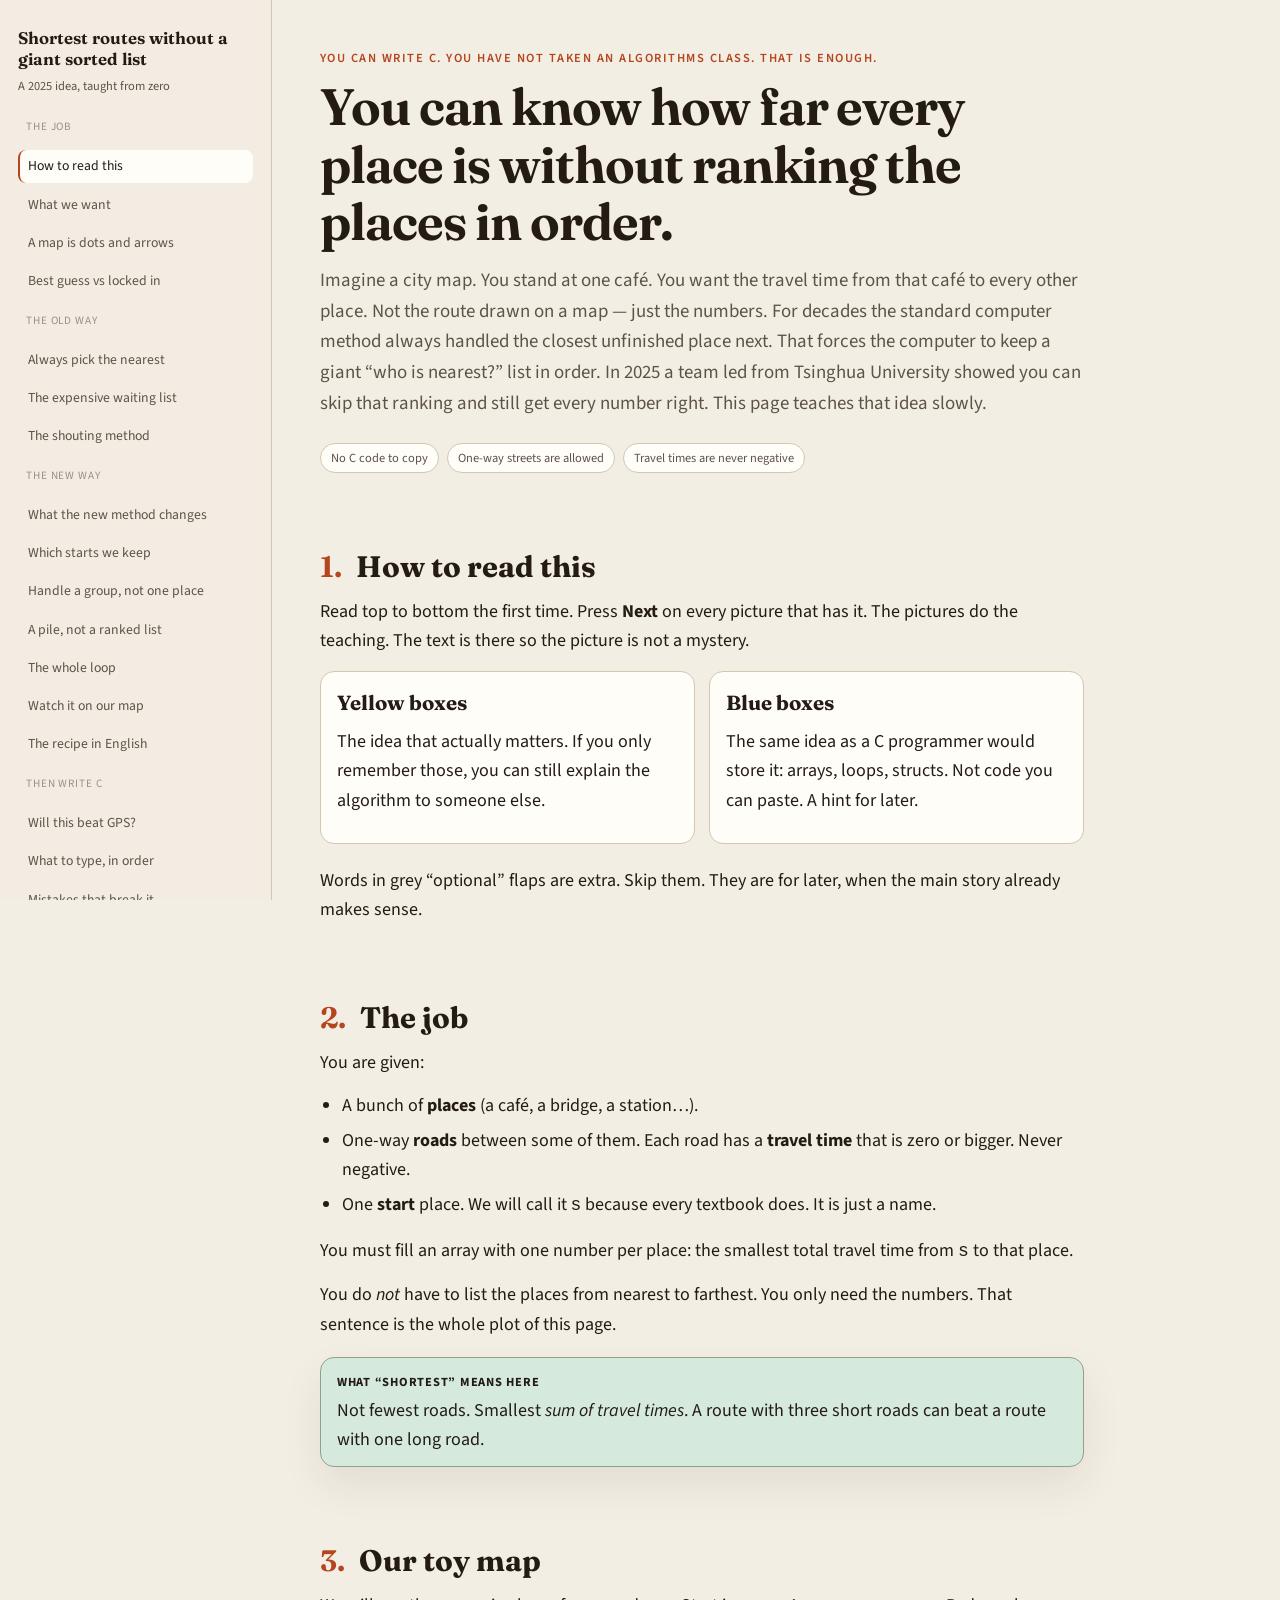
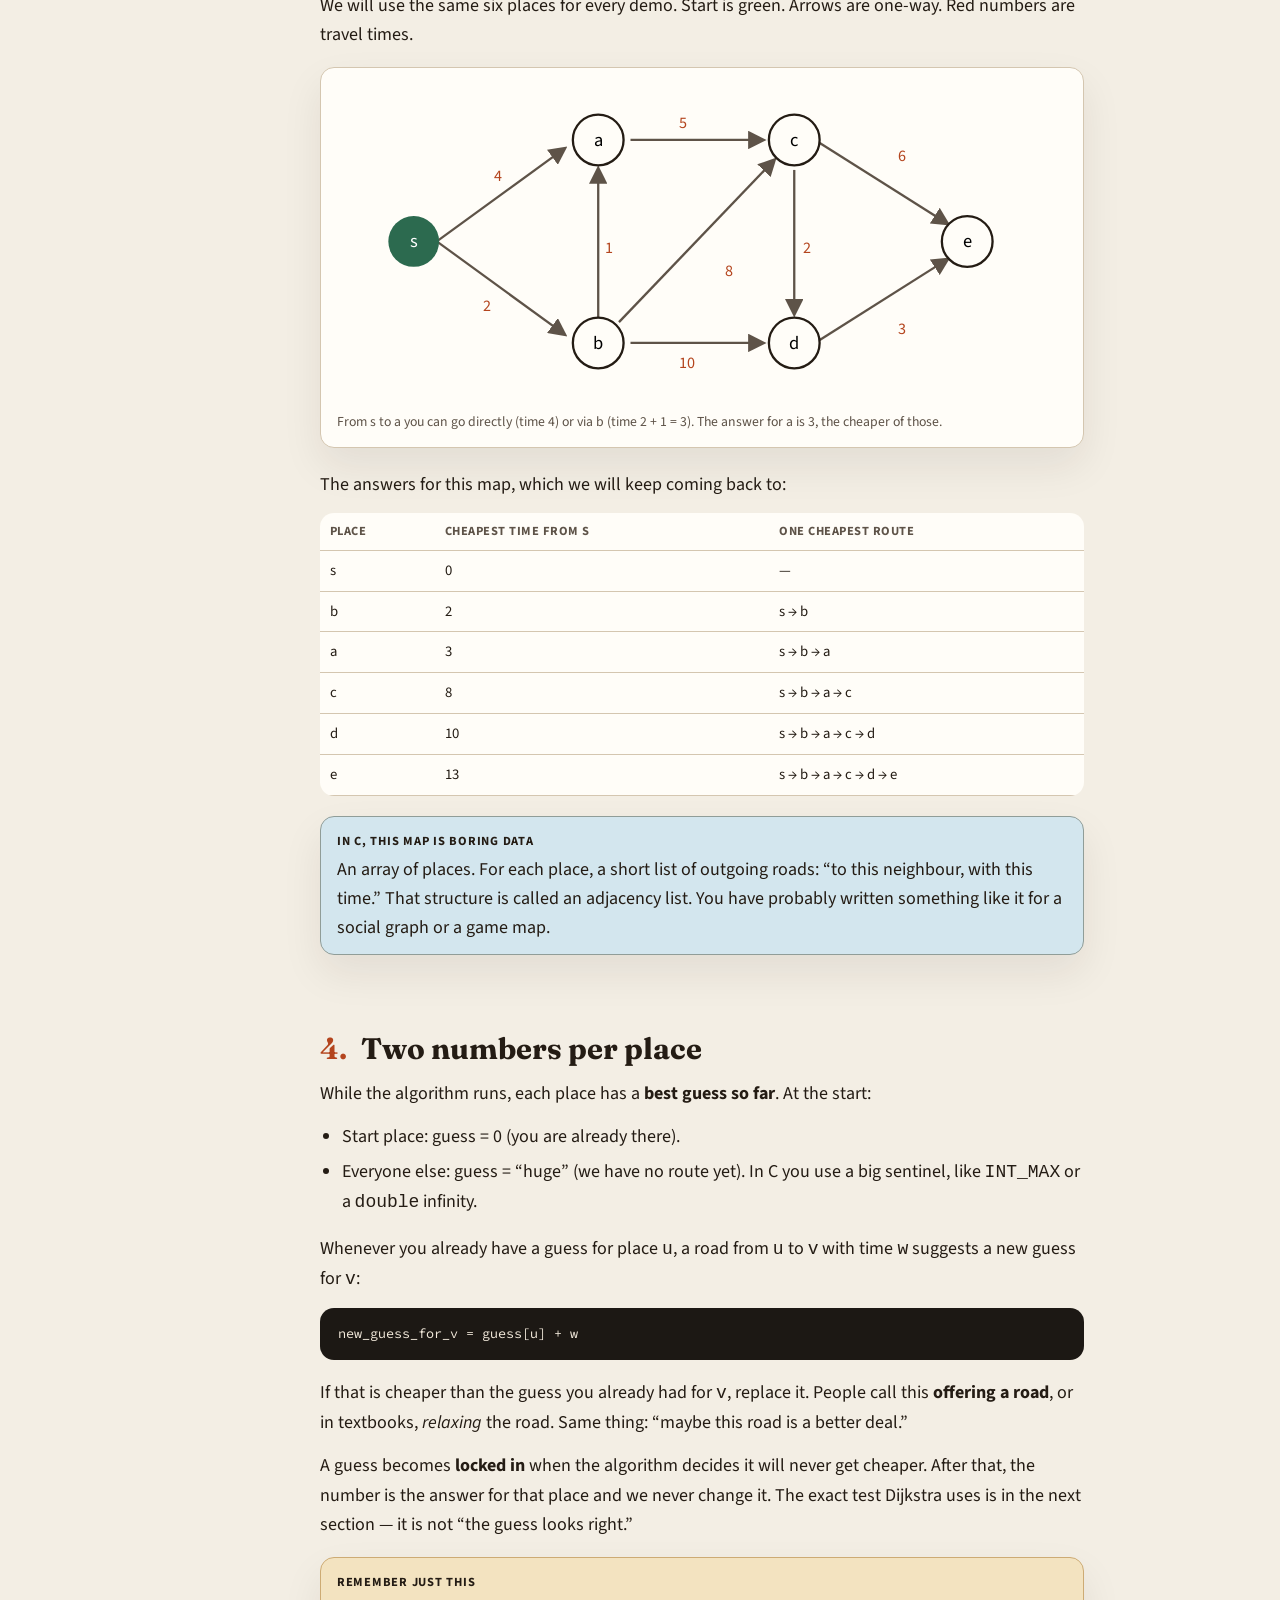
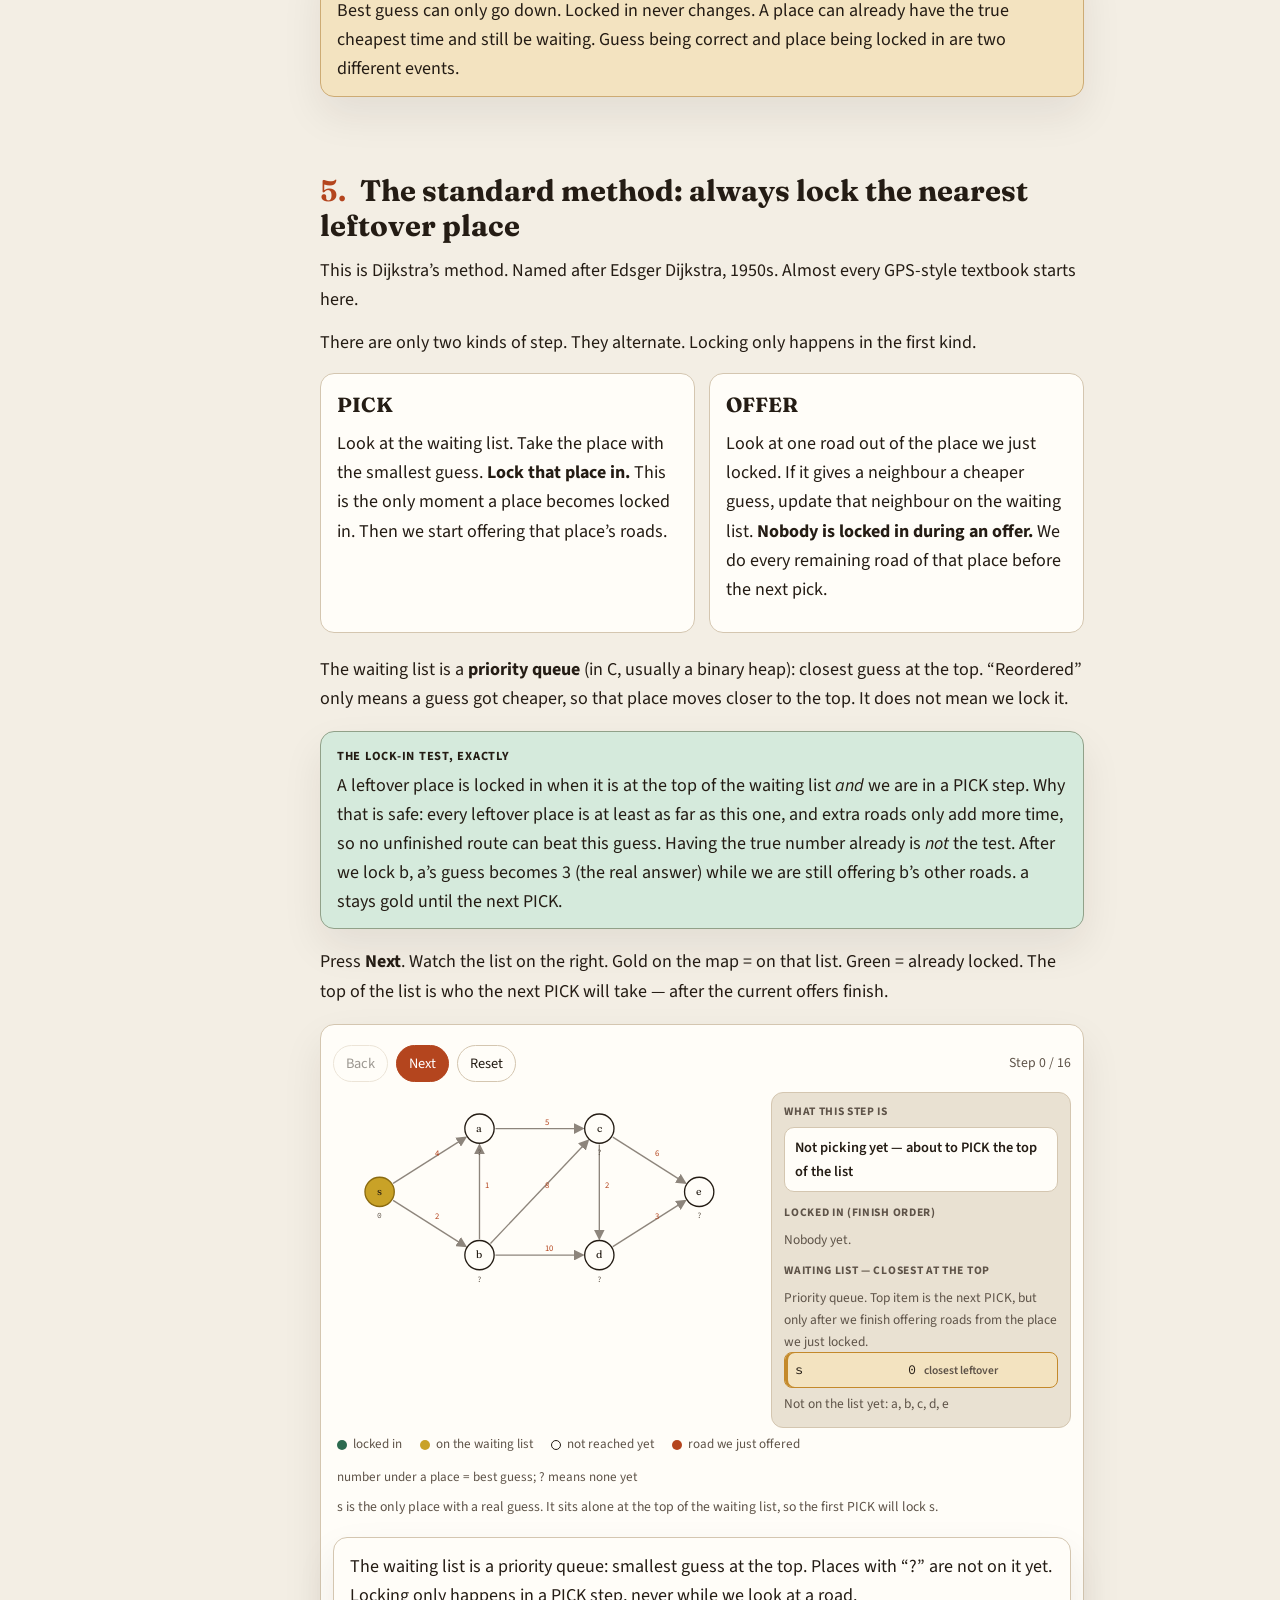
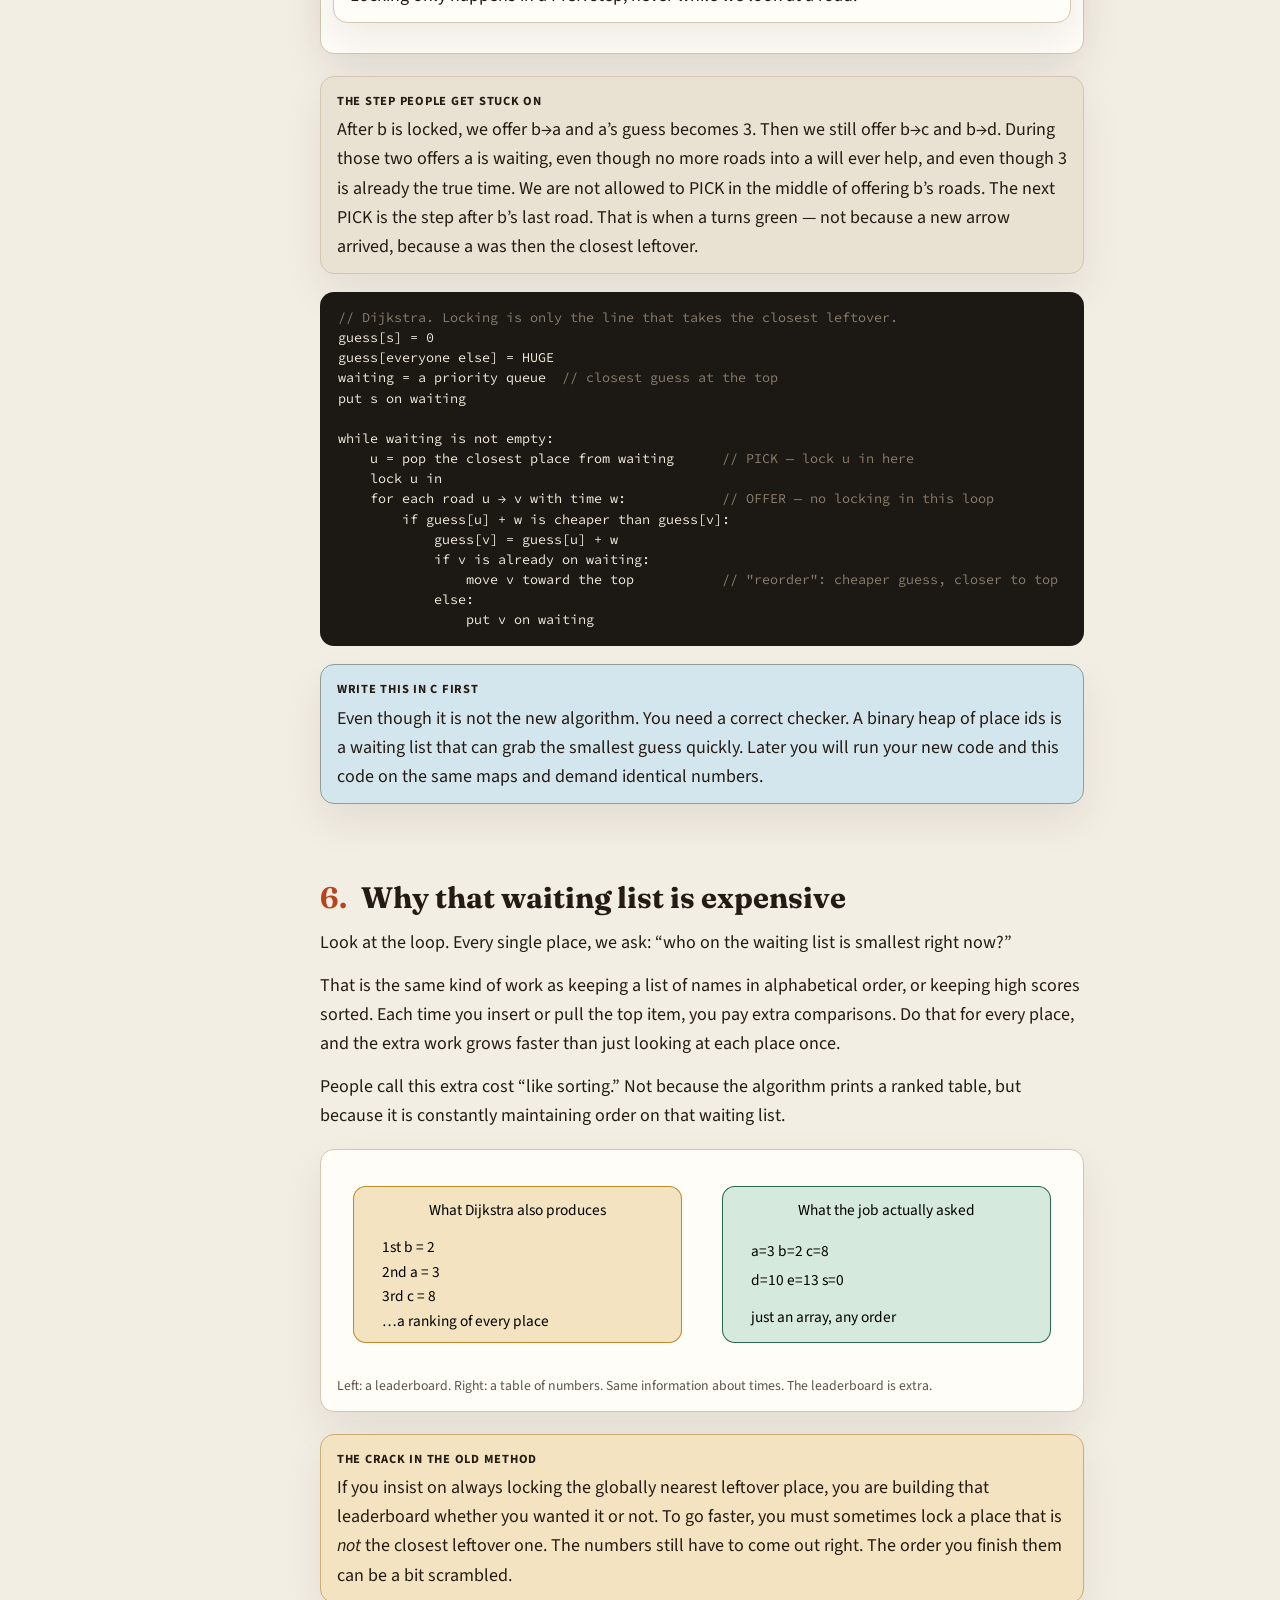
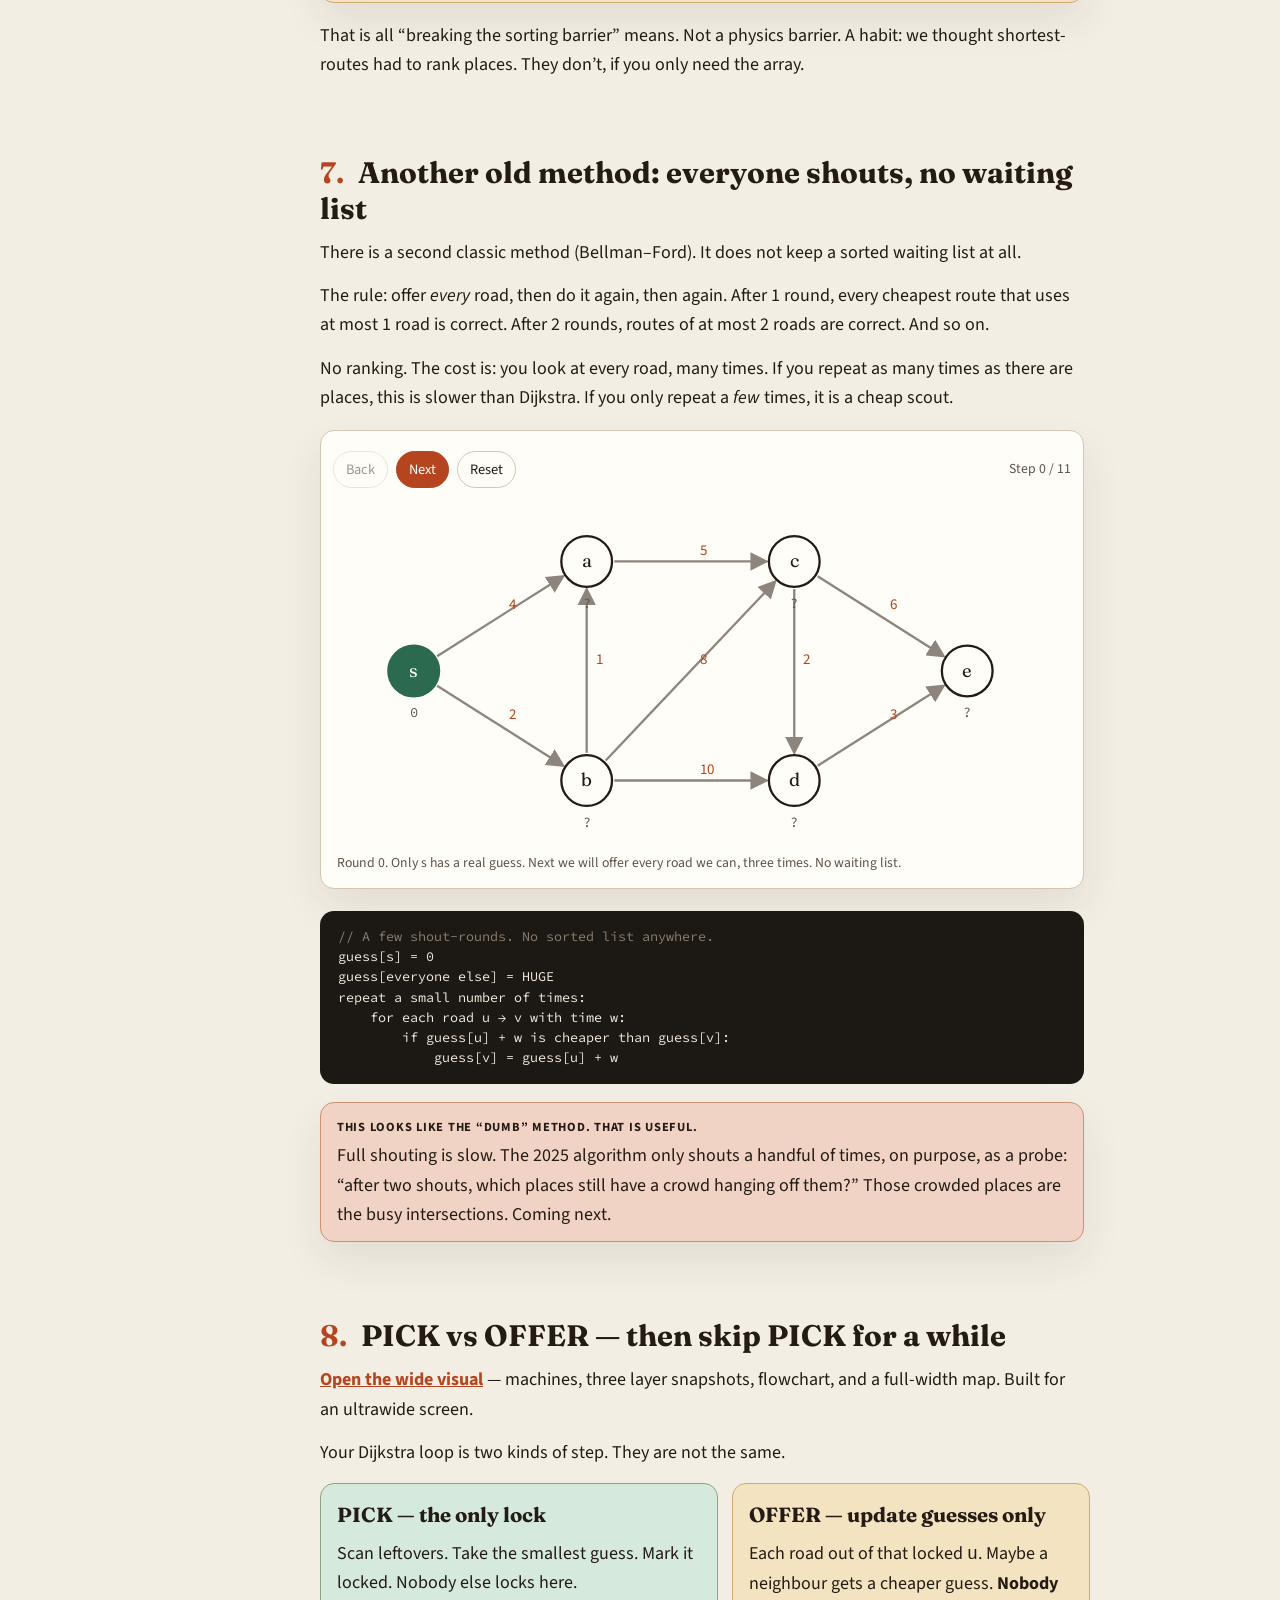
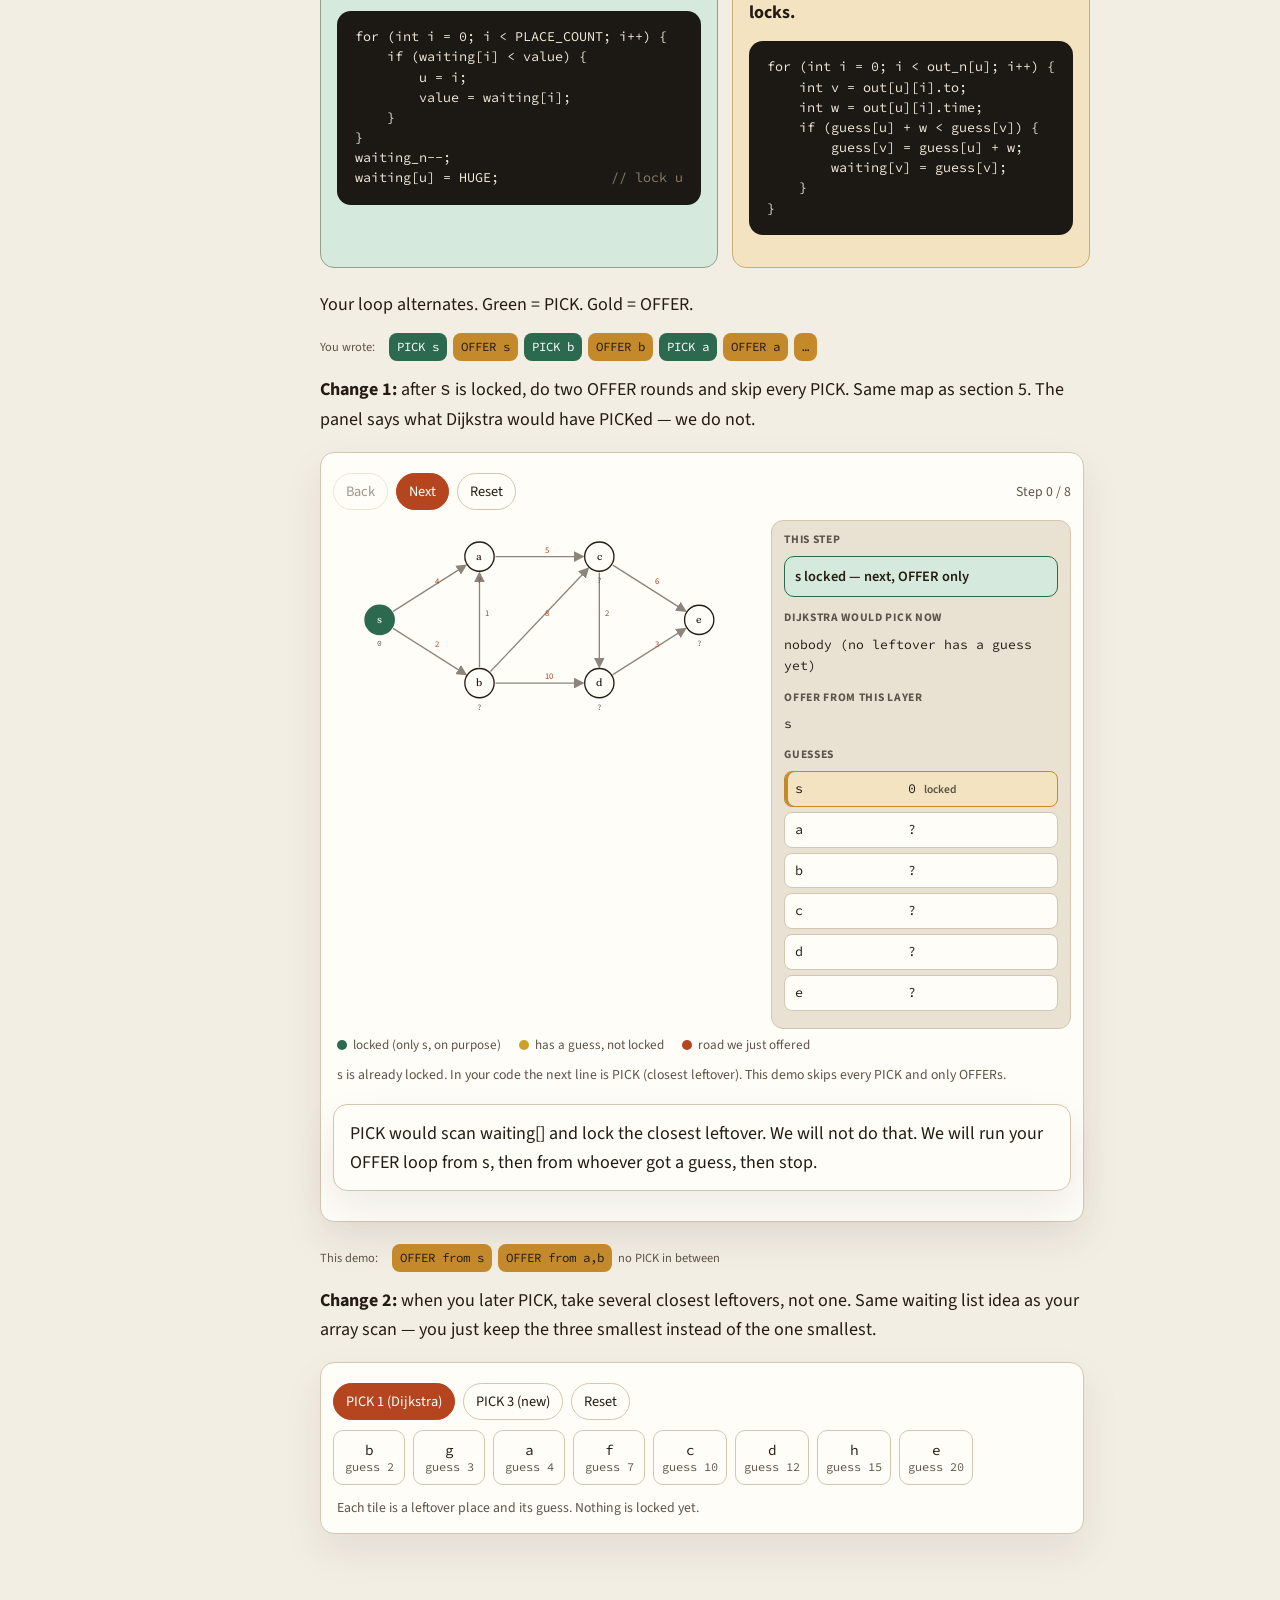
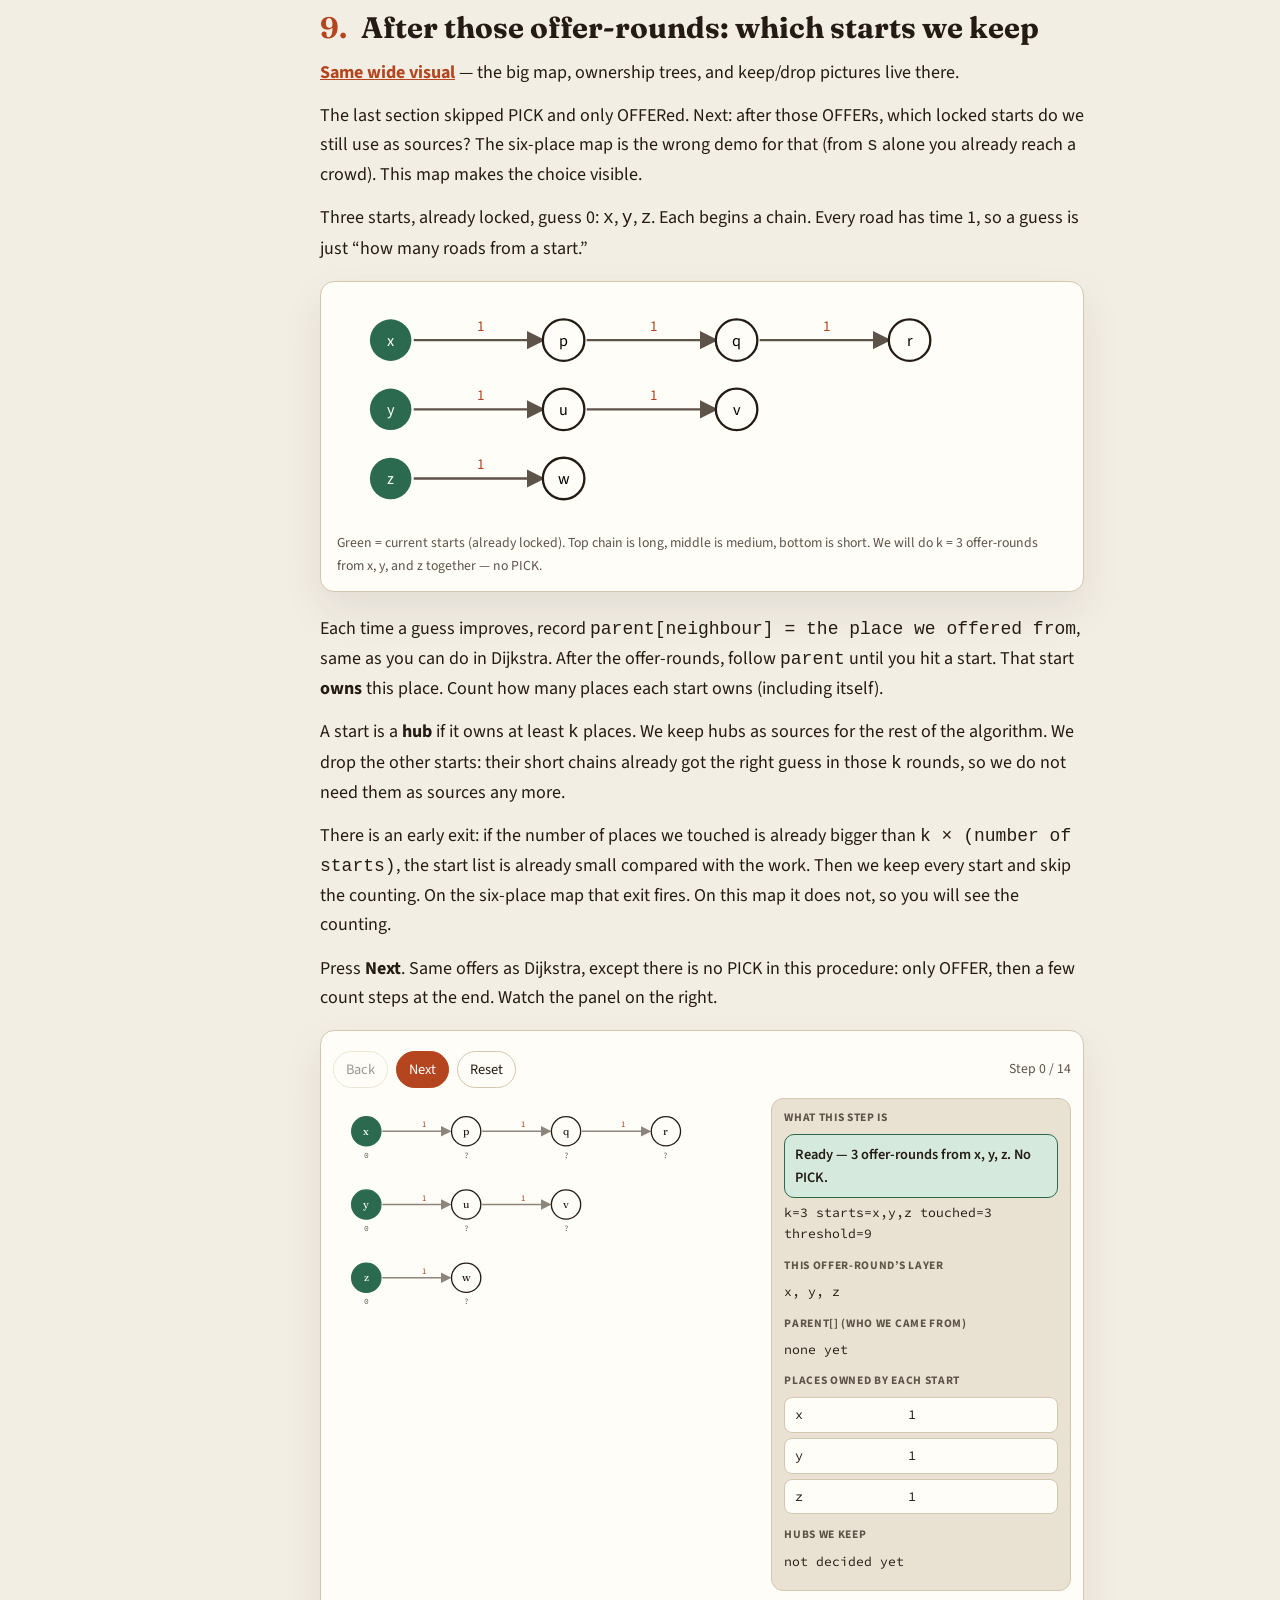
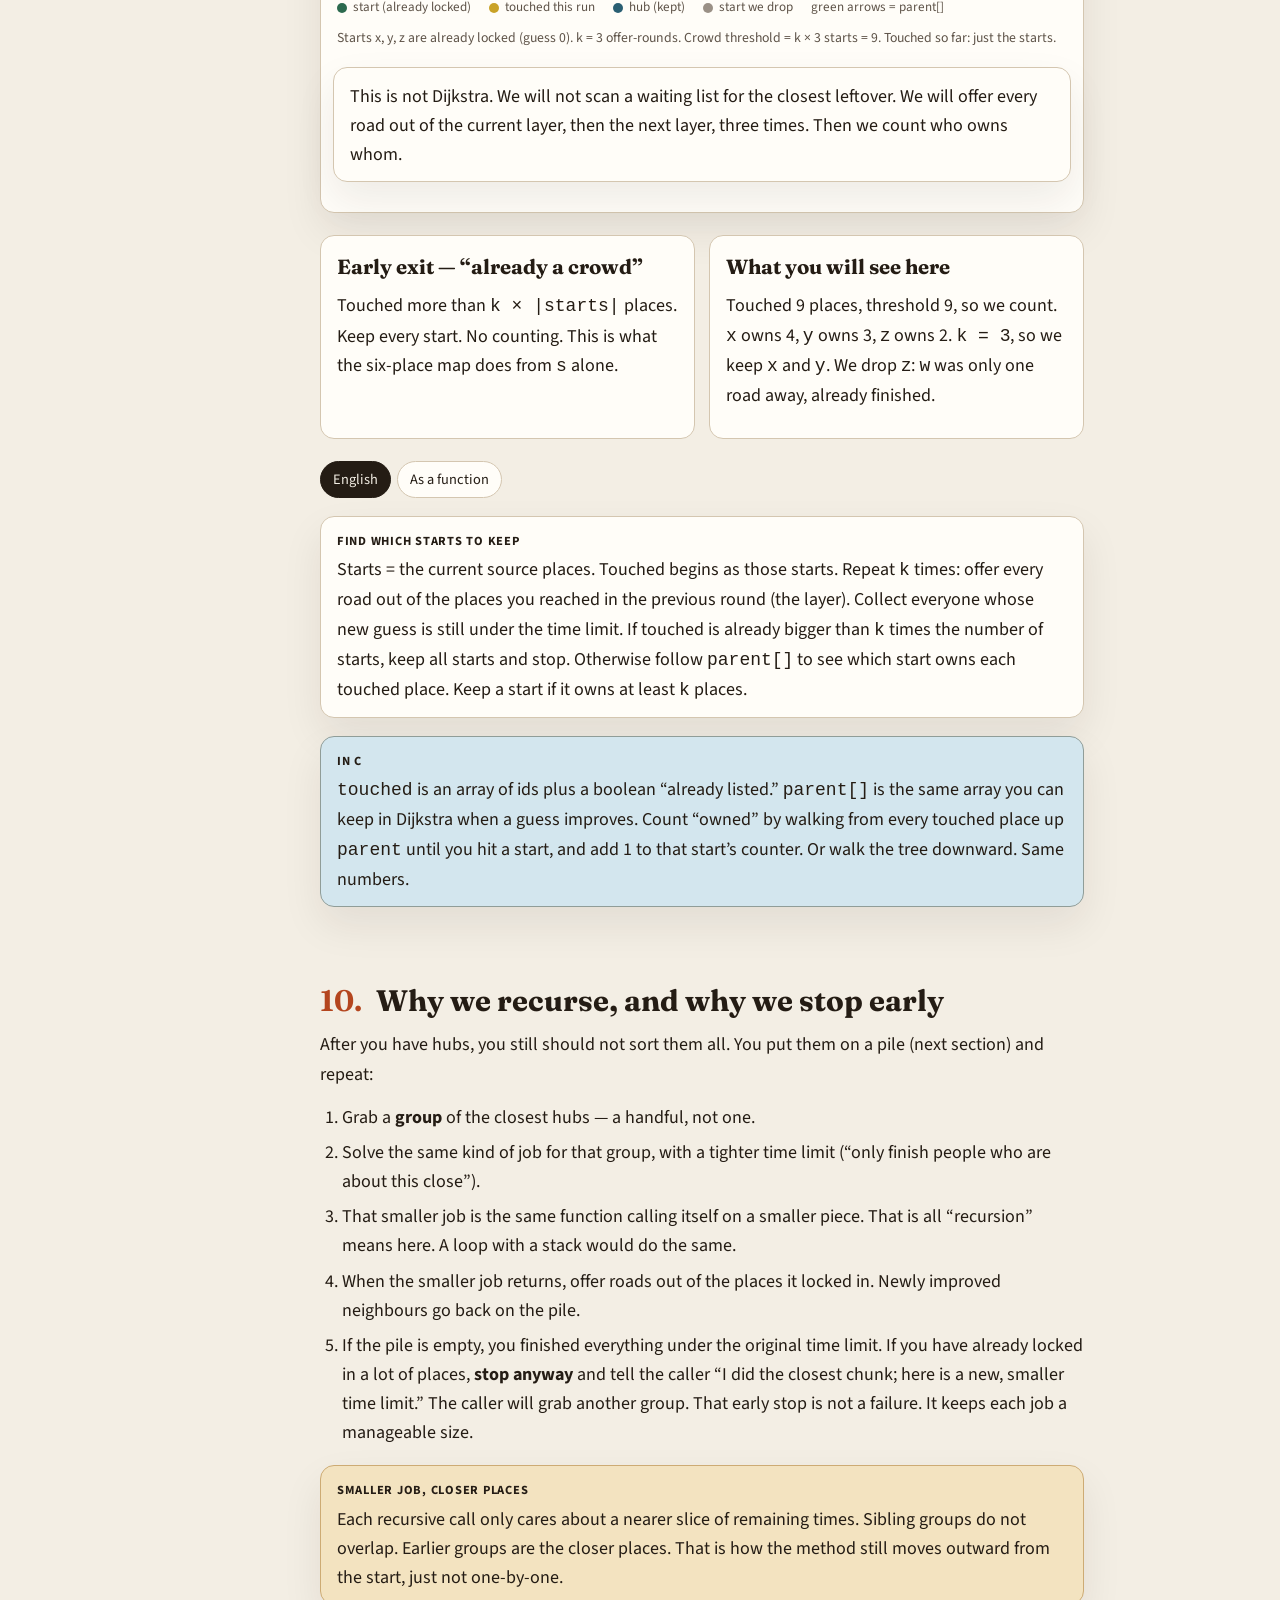
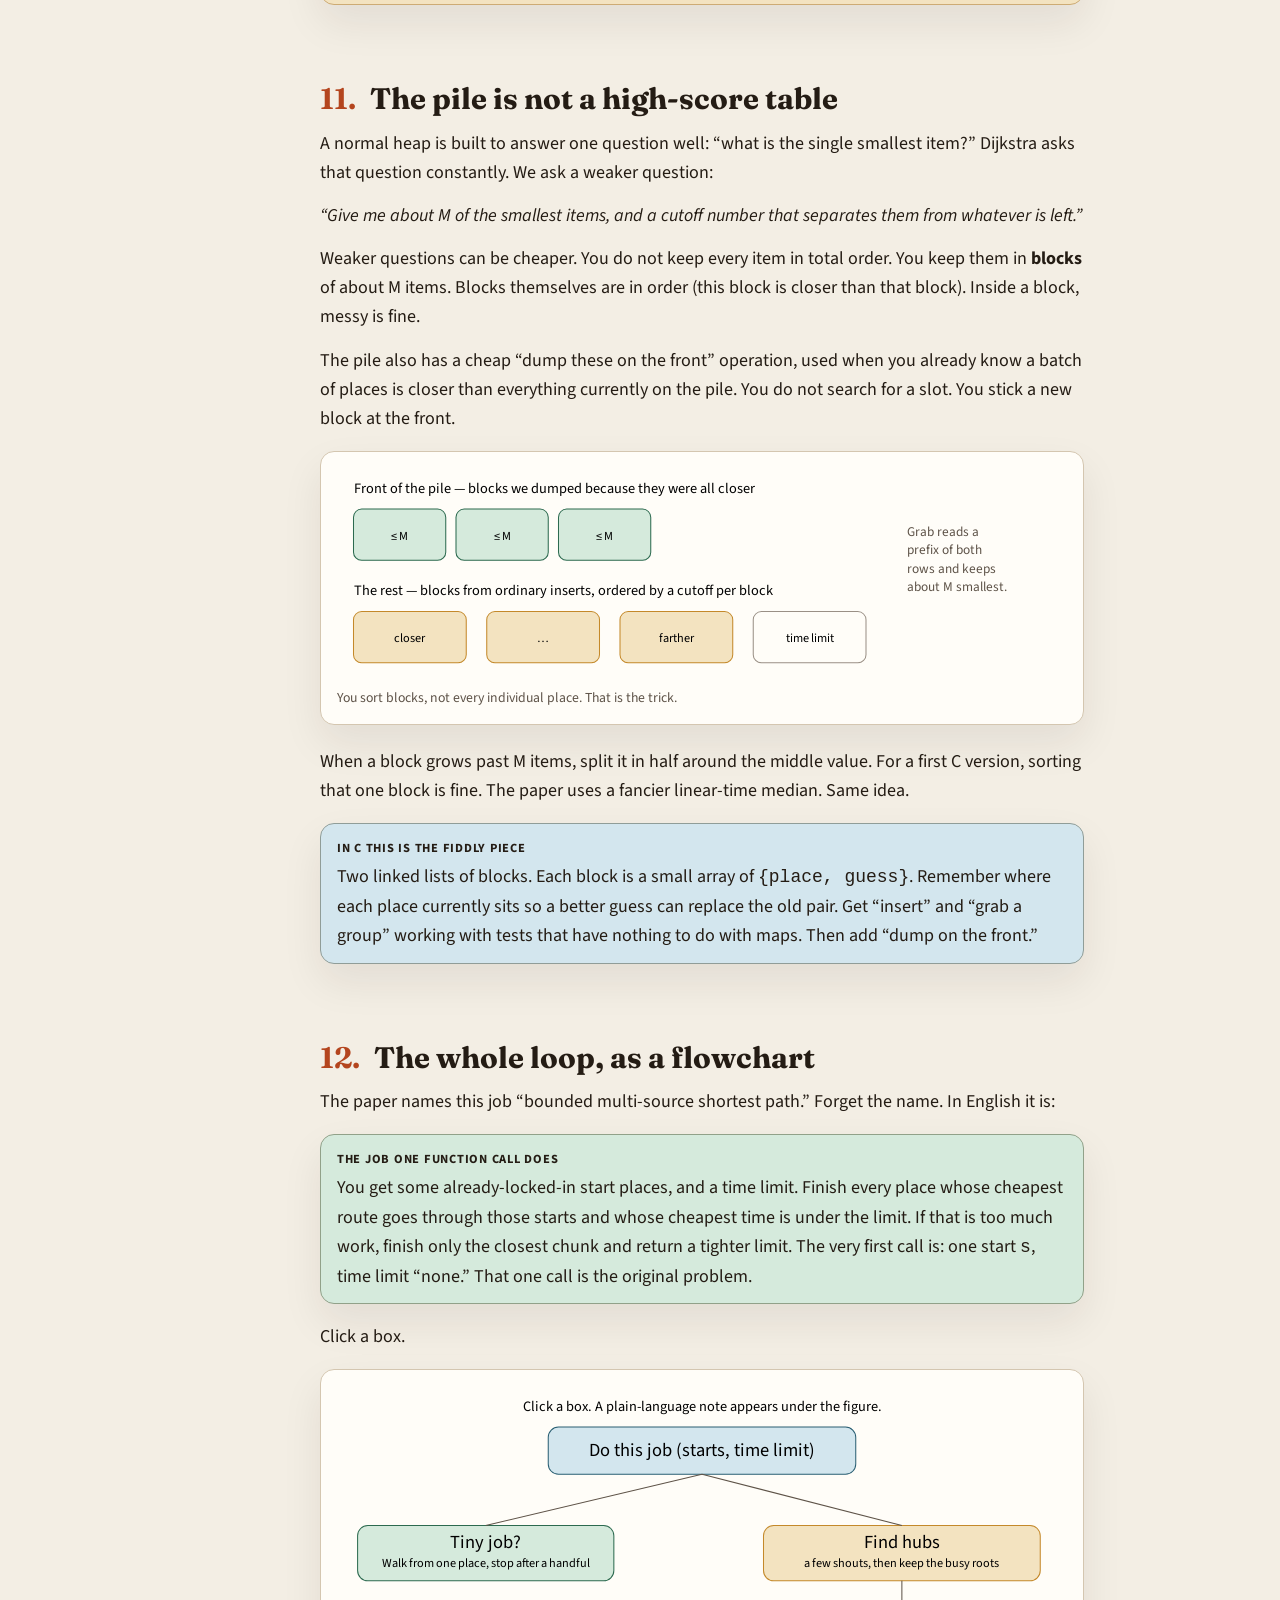
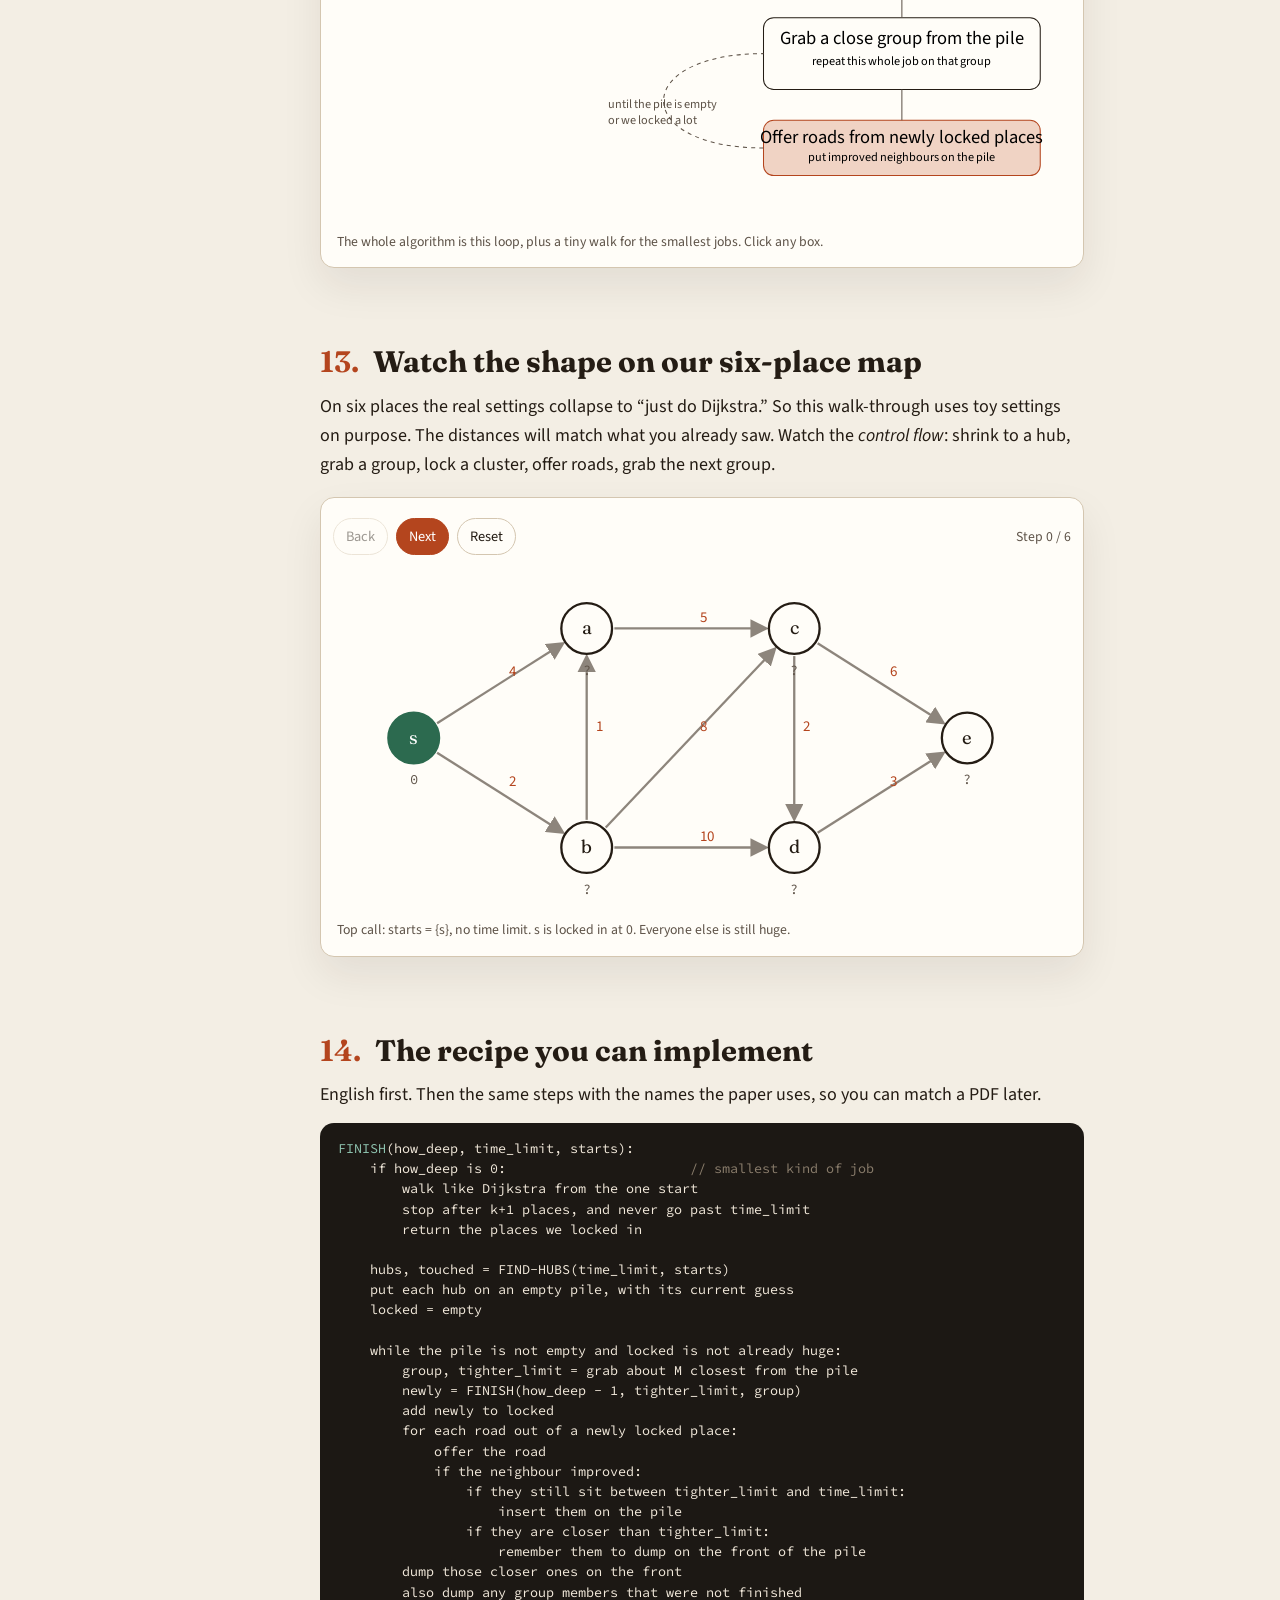
==== commit b92d2df9: "improve explanation" ====
--- a/docs/index.html
+++ b/docs/index.html
@@ -31,8 +31,8 @@
       </ol>
       <p class="toc-group">The new way</p>
       <ol>
-        <li><a href="#idea">The new recipe</a></li>
-        <li><a href="#hubs">Find the busy intersections</a></li>
+        <li><a href="#idea">What the new method changes</a></li>
+        <li><a href="#hubs">Which starts we keep</a></li>
         <li><a href="#groups">Handle a group, not one place</a></li>
         <li><a href="#pile">A pile, not a ranked list</a></li>
         <li><a href="#flow">The whole loop</a></li>
@@ -319,60 +319,135 @@
       </section>
 
       <section id="idea">
-        <h2><span class="num">8.</span> The new recipe, in four kitchen steps</h2>
-        <p>Still working outward from the start, like Dijkstra. But we refuse to keep the whole waiting list fully ranked.</p>
-        <ol>
-          <li><strong>Look at the current boundary</strong> — places we can reach that are not all locked in yet.</li>
-          <li><strong>Shout a few times</strong> from that boundary. Short detours get locked in for free. What is left tends to hang off a few busy intersections.</li>
-          <li><strong>Keep only those busy intersections</strong> as the people we will expand from. Throw the quiet boundary places back in a later pile.</li>
-          <li><strong>Take a small group of the closest busy ones</strong> — not the single closest, a handful — and repeat the whole recipe on that smaller job. Then the next handful. Then the side streets.</li>
-        </ol>
+        <h2><span class="num">8.</span> PICK vs OFFER — then skip PICK for a while</h2>
+        <p><a href="visual-08-09.html"><strong>Open the wide visual</strong></a> — machines, three layer snapshots, flowchart, and a full-width map. Built for an ultrawide screen.</p>
+        <p>Your Dijkstra loop is two kinds of step. They are not the same.</p>
+        <div class="grid-2">
+          <div class="card pick-card">
+            <h3>PICK — the only lock</h3>
+            <p>Scan leftovers. Take the smallest guess. Mark it locked. Nobody else locks here.</p>
+<pre>for (int i = 0; i &lt; PLACE_COUNT; i++) {
+    if (waiting[i] &lt; value) {
+        u = i;
+        value = waiting[i];
+    }
+}
+waiting_n--;
+waiting[u] = HUGE;              <span class="cmt">// lock u</span>
+</pre>
+          </div>
+          <div class="card offer-card">
+            <h3>OFFER — update guesses only</h3>
+            <p>Each road out of that locked <code>u</code>. Maybe a neighbour gets a cheaper guess. <strong>Nobody locks.</strong></p>
+<pre>for (int i = 0; i &lt; out_n[u]; i++) {
+    int v = out[u][i].to;
+    int w = out[u][i].time;
+    if (guess[u] + w &lt; guess[v]) {
+        guess[v] = guess[u] + w;
+        waiting[v] = guess[v];
+    }
+}
+</pre>
+          </div>
+        </div>
+        <p>Your loop alternates. Green = PICK. Gold = OFFER.</p>
+        <div class="film" aria-label="Dijkstra step kinds">
+          <span class="label">You wrote:</span>
+          <span class="pick">PICK s</span>
+          <span class="offer">OFFER s</span>
+          <span class="pick">PICK b</span>
+          <span class="offer">OFFER b</span>
+          <span class="pick">PICK a</span>
+          <span class="offer">OFFER a</span>
+          <span class="offer">…</span>
+        </div>
+        <p><strong>Change 1:</strong> after <code>s</code> is locked, do two OFFER rounds and skip every PICK. Same map as section 5. The panel says what Dijkstra would have PICKed — we do not.</p>
         <div class="figure">
-          <svg viewBox="0 0 720 210" role="img" aria-label="High level idea">
+          <div class="stepper-bar">
+            <button type="button" id="ch8Prev">Back</button>
+            <button type="button" class="primary" id="ch8Next">Next</button>
+            <button type="button" id="ch8Reset">Reset</button>
+            <span class="status" id="ch8Status">Step 0</span>
+          </div>
+          <div class="dij-layout">
+            <svg id="ch8Svg" viewBox="0 0 640 300" role="img" aria-label="Offer-only stepper"></svg>
+            <div class="dij-side">
+              <h4>This step</h4>
+              <div class="dij-action" id="ch8Action">—</div>
+              <h4>Dijkstra would PICK now</h4>
+              <p class="meta-row" id="ch8WouldPick"></p>
+              <h4>OFFER from this layer</h4>
+              <p class="meta-row" id="ch8Layer"></p>
+              <h4>Guesses</h4>
+              <ol class="pq" id="ch8Guess"></ol>
+            </div>
+          </div>
+          <div class="legend">
+            <span><i class="swatch" style="background:#2c6a4f"></i>locked (only s, on purpose)</span>
+            <span><i class="swatch" style="background:#c9a227"></i>has a guess, not locked</span>
+            <span><i class="swatch" style="background:#b4451e"></i>road we just offered</span>
+          </div>
+          <p class="caption" id="ch8Caption">Press Next.</p>
+          <div class="note" id="ch8Why"></div>
+        </div>
+        <div class="film" aria-label="New method step kinds">
+          <span class="label">This demo:</span>
+          <span class="offer">OFFER from s</span>
+          <span class="offer">OFFER from a,b</span>
+          <span class="label">no PICK in between</span>
+        </div>
+        <p><strong>Change 2:</strong> when you later PICK, take several closest leftovers, not one. Same waiting list idea as your array scan — you just keep the three smallest instead of the one smallest.</p>
+        <div class="figure">
+          <div class="stepper-bar">
+            <button type="button" class="primary" id="hfDij">PICK 1 (Dijkstra)</button>
+            <button type="button" id="hfNew">PICK 3 (new)</button>
+            <button type="button" id="hfReset">Reset</button>
+          </div>
+          <div class="handful" id="handfulList"></div>
+          <p class="caption" id="hfNote">Tiles = leftovers and their guesses.</p>
+        </div>
+      </section>
+
+      <section id="hubs">
+        <h2><span class="num">9.</span> After those offer-rounds: which starts we keep</h2>
+        <p><a href="visual-08-09.html"><strong>Same wide visual</strong></a> — the big map, ownership trees, and keep/drop pictures live there.</p>
+        <p>The last section skipped PICK and only OFFERed. Next: after those OFFERs, which locked starts do we still use as sources? The six-place map is the wrong demo for that (from <code>s</code> alone you already reach a crowd). This map makes the choice visible.</p>
+        <p>Three starts, already locked, guess 0: <code>x</code>, <code>y</code>, <code>z</code>. Each begins a chain. Every road has time 1, so a guess is just “how many roads from a start.”</p>
+        <div class="figure" aria-label="Three chains from x y z">
+          <svg viewBox="0 0 640 200" role="img">
             <defs>
-              <marker id="arrow2" markerWidth="8" markerHeight="8" refX="6" refY="4" orient="auto">
+              <marker id="arrowH" markerWidth="8" markerHeight="8" refX="6" refY="4" orient="auto">
                 <path d="M0,0 L8,4 L0,8 z" fill="#5e5348"></path>
               </marker>
             </defs>
-            <rect x="16" y="40" width="150" height="90" rx="12" fill="#d5eadc" stroke="#2c6a4f" />
-            <text x="91" y="78" text-anchor="middle" font-size="14">already sure</text>
-            <text x="91" y="100" text-anchor="middle" font-size="12" fill="#5e5348">locked in</text>
-            <rect x="200" y="28" width="200" height="114" rx="12" fill="#f3e3c0" stroke="#c4892a" />
-            <text x="300" y="58" text-anchor="middle" font-size="14">the boundary</text>
-            <circle cx="250" cy="100" r="14" fill="#2c6a4f" />
-            <circle cx="290" cy="100" r="14" fill="#c9a227" />
-            <circle cx="330" cy="100" r="14" fill="#c9a227" />
-            <circle cx="370" cy="100" r="14" fill="#c9a227" />
-            <text x="250" y="104" text-anchor="middle" fill="#fff" font-size="10">hub</text>
-            <rect x="440" y="40" width="250" height="90" rx="12" fill="#fffdf8" stroke="#9a9086" />
-            <text x="565" y="78" text-anchor="middle" font-size="14">still unknown</text>
-            <text x="565" y="100" text-anchor="middle" font-size="12" fill="#5e5348">must go through the boundary</text>
-            <path d="M166,85 L200,85" stroke="#241c14" marker-end="url(#arrow2)" />
-            <text x="360" y="172" text-anchor="middle" font-size="13">Keep the hubs. Handle them in small groups. Come back for the rest.</text>
+            <line x1="70" y1="40" x2="180" y2="40" stroke="#5e5348" stroke-width="2" marker-end="url(#arrowH)" />
+            <line x1="220" y1="40" x2="330" y2="40" stroke="#5e5348" stroke-width="2" marker-end="url(#arrowH)" />
+            <line x1="370" y1="40" x2="480" y2="40" stroke="#5e5348" stroke-width="2" marker-end="url(#arrowH)" />
+            <line x1="70" y1="100" x2="180" y2="100" stroke="#5e5348" stroke-width="2" marker-end="url(#arrowH)" />
+            <line x1="220" y1="100" x2="330" y2="100" stroke="#5e5348" stroke-width="2" marker-end="url(#arrowH)" />
+            <line x1="70" y1="160" x2="180" y2="160" stroke="#5e5348" stroke-width="2" marker-end="url(#arrowH)" />
+            <text x="125" y="32" fill="#b4451e" font-size="13">1</text>
+            <text x="275" y="32" fill="#b4451e" font-size="13">1</text>
+            <text x="425" y="32" fill="#b4451e" font-size="13">1</text>
+            <text x="125" y="92" fill="#b4451e" font-size="13">1</text>
+            <text x="275" y="92" fill="#b4451e" font-size="13">1</text>
+            <text x="125" y="152" fill="#b4451e" font-size="13">1</text>
+            <circle cx="50" cy="40" r="18" fill="#2c6a4f" /><text x="50" y="45" text-anchor="middle" fill="#fff" font-size="14">x</text>
+            <circle cx="200" cy="40" r="18" fill="#fffdf8" stroke="#241c14" stroke-width="2" /><text x="200" y="45" text-anchor="middle" font-size="14">p</text>
+            <circle cx="350" cy="40" r="18" fill="#fffdf8" stroke="#241c14" stroke-width="2" /><text x="350" y="45" text-anchor="middle" font-size="14">q</text>
+            <circle cx="500" cy="40" r="18" fill="#fffdf8" stroke="#241c14" stroke-width="2" /><text x="500" y="45" text-anchor="middle" font-size="14">r</text>
+            <circle cx="50" cy="100" r="18" fill="#2c6a4f" /><text x="50" y="105" text-anchor="middle" fill="#fff" font-size="14">y</text>
+            <circle cx="200" cy="100" r="18" fill="#fffdf8" stroke="#241c14" stroke-width="2" /><text x="200" y="105" text-anchor="middle" font-size="14">u</text>
+            <circle cx="350" cy="100" r="18" fill="#fffdf8" stroke="#241c14" stroke-width="2" /><text x="350" y="105" text-anchor="middle" font-size="14">v</text>
+            <circle cx="50" cy="160" r="18" fill="#2c6a4f" /><text x="50" y="165" text-anchor="middle" fill="#fff" font-size="14">z</text>
+            <circle cx="200" cy="160" r="18" fill="#fffdf8" stroke="#241c14" stroke-width="2" /><text x="200" y="165" text-anchor="middle" font-size="14">w</text>
           </svg>
-          <p class="caption">Dijkstra would rank every gold place. The new method ranks almost none of them. It only cares about the green hub.</p>
-        </div>
-        <div class="insight">
-          <strong>Two savings, stacked</strong>
-          First: most boundary places are not hubs, so you stop babysitting them. Second: when you do pick from the remaining pile, you grab a handful of “pretty close” places instead of hunting for the single closest every time. Hunting for one minimum in a huge list is the sorting-shaped cost. Asking for a handful is cheaper.
-        </div>
-      </section>
-
-      <section id="hubs">
-        <h2><span class="num">9.</span> How to find a hub</h2>
-        <p>Take the current boundary. Shout a tiny number of times — on a real huge map this number is still 2 or 3. Call that number “how many shouts,” or later, <code>k</code>.</p>
-        <p>Then look at who you touched.</p>
-        <div class="grid-2">
-          <div class="card">
-            <h3>Case A — you already reached a crowd</h3>
-            <p>If the boundary is already small compared with how many places you just touched, you are done shrinking. The whole boundary can act as hubs. There is nothing extra to do.</p>
-          </div>
-          <div class="card">
-            <h3>Case B — you only reached a few</h3>
-            <p>Then cheap short detours are already locked in. Whatever is still unfinished hangs off a few places whose “family tree” of current best routes is large. Those roots are the hubs. There cannot be many of them: each one “owns” at least <code>k</code> places, and places are not shared.</p>
-          </div>
-        </div>
-        <p>Press Next. We use a toy “2 shouts” so you can see a round happen. On six places the crowd case (A) fires immediately. That is honest, not a bug. The last step tells you what case B would have done.</p>
+          <p class="caption">Green = current starts (already locked). Top chain is long, middle is medium, bottom is short. We will do k = 3 offer-rounds from x, y, and z together — no PICK.</p>
+        </div>
+        <p>Each time a guess improves, record <code>parent[neighbour] = the place we offered from</code>, same as you can do in Dijkstra. After the offer-rounds, follow <code>parent</code> until you hit a start. That start <strong>owns</strong> this place. Count how many places each start owns (including itself).</p>
+        <p>A start is a <strong>hub</strong> if it owns at least <code>k</code> places. We keep hubs as sources for the rest of the algorithm. We drop the other starts: their short chains already got the right guess in those <code>k</code> rounds, so we do not need them as sources any more.</p>
+        <p>There is an early exit: if the number of places we touched is already bigger than <code>k × (number of starts)</code>, the start list is already small compared with the work. Then we keep every start and skip the counting. On the six-place map that exit fires. On this map it does not, so you will see the counting.</p>
+        <p>Press <strong>Next</strong>. Same offers as Dijkstra, except there is no PICK in this procedure: only OFFER, then a few count steps at the end. Watch the panel on the right.</p>
         <div class="figure">
           <div class="stepper-bar">
             <button type="button" id="pvPrev">Back</button>
@@ -380,8 +455,41 @@
             <button type="button" id="pvReset">Reset</button>
             <span class="status" id="pvStatus">Step 0</span>
           </div>
-          <svg id="pvSvg" viewBox="0 0 640 320" role="img" aria-label="Hub finding stepper"></svg>
-          <p class="caption" id="pvCaption">Toy setting: 2 shouts from s. Watch guesses update, then the decision: already a crowd, or inspect family trees?</p>
+          <div class="dij-layout">
+            <svg id="pvSvg" viewBox="0 0 640 340" role="img" aria-label="Find hubs stepper"></svg>
+            <div class="dij-side">
+              <h4>What this step is</h4>
+              <div class="dij-action" id="pvAction">—</div>
+              <p class="meta-row" id="pvMeta"></p>
+              <h4>This offer-round’s layer</h4>
+              <p class="meta-row" id="pvLayer"></p>
+              <h4>parent[] (who we came from)</h4>
+              <p class="meta-row" id="pvParents"></p>
+              <h4>Places owned by each start</h4>
+              <ol class="pq" id="pvSizes"></ol>
+              <h4>Hubs we keep</h4>
+              <p class="meta-row" id="pvHubs"></p>
+            </div>
+          </div>
+          <div class="legend">
+            <span><i class="swatch" style="background:#2c6a4f"></i>start (already locked)</span>
+            <span><i class="swatch" style="background:#c9a227"></i>touched this run</span>
+            <span><i class="swatch" style="background:#2a5f73"></i>hub (kept)</span>
+            <span><i class="swatch" style="background:#9a9086"></i>start we drop</span>
+            <span>green arrows = parent[]</span>
+          </div>
+          <p class="caption" id="pvCaption">Press Next.</p>
+          <div class="note" id="pvWhy"></div>
+        </div>
+        <div class="grid-2">
+          <div class="card">
+            <h3>Early exit — “already a crowd”</h3>
+            <p>Touched more than <code>k × |starts|</code> places. Keep every start. No counting. This is what the six-place map does from <code>s</code> alone.</p>
+          </div>
+          <div class="card">
+            <h3>What you will see here</h3>
+            <p>Touched 9 places, threshold 9, so we count. <code>x</code> owns 4, <code>y</code> owns 3, <code>z</code> owns 2. <code>k = 3</code>, so we keep <code>x</code> and <code>y</code>. We drop <code>z</code>: <code>w</code> was only one road away, already finished.</p>
+          </div>
         </div>
         <div class="tabs" role="tablist">
           <button type="button" class="tab" data-pane="pv-en" aria-selected="true">English</button>
@@ -389,31 +497,32 @@
         </div>
         <div id="pv-en" class="pane">
           <div class="note">
-            <strong>Find hubs</strong>
-            Start from the boundary. For a few rounds, offer outgoing roads, but ignore anything past a time limit you were given. Collect everyone you touched. If that collection is already a crowd compared with the boundary, return the whole boundary as hubs. If not, follow each place’s “I got my guess from this parent” pointer, build those family trees, and keep only roots whose tree is big.
+            <strong>Find which starts to keep</strong>
+            Starts = the current source places. Touched begins as those starts. Repeat <code>k</code> times: offer every road out of the places you reached in the previous round (the layer). Collect everyone whose new guess is still under the time limit. If touched is already bigger than <code>k</code> times the number of starts, keep all starts and stop. Otherwise follow <code>parent[]</code> to see which start owns each touched place. Keep a start if it owns at least <code>k</code> places.
           </div>
         </div>
         <div id="pv-ps" class="pane" hidden>
-<pre><span class="fn">FIND-HUBS</span>(time_limit, boundary):
-    touched = copy of boundary
-    layer = boundary
-    repeat k times:                         <span class="cmt">// k is "how many shouts"</span>
+<pre><span class="fn">FIND-HUBS</span>(time_limit, starts):
+    touched = copy of starts
+    layer = starts
+    repeat k times:
         next_layer = empty
         for each road out of a place in layer:
             offer that road
             if the neighbour's new guess is still under time_limit:
                 add neighbour to next_layer and to touched
-        if touched is already a crowd compared with boundary:
-            return boundary as the hubs
+                parent[neighbour] = the place we offered from
+        if size of touched &gt; k * size of starts:
+            return all starts as hubs     <span class="cmt">// early exit</span>
         layer = next_layer
-    look at parent-pointers inside touched
-    hubs = boundary places whose family tree has at least k places
+    for each start, count how many touched places follow parent[] back to it
+    hubs = starts whose count is at least k
     return hubs
 </pre>
         </div>
         <div class="chint">
           <strong>In C</strong>
-          <code>touched</code> is an array of ids plus a boolean “already listed” so you do not push duplicates. The family tree is just an array <code>parent[place]</code> you already update when a guess improves. Count tree sizes with a walk from the leaves, or a DFS. Each place has only a few outgoing roads if you store the map normally.
+          <code>touched</code> is an array of ids plus a boolean “already listed.” <code>parent[]</code> is the same array you can keep in Dijkstra when a guess improves. Count “owned” by walking from every touched place up <code>parent</code> until you hit a start, and add 1 to that start’s counter. Or walk the tree downward. Same numbers.
         </div>
       </section>
 
--- a/docs/styles.css
+++ b/docs/styles.css
@@ -375,6 +375,60 @@
 @media (max-width: 980px) {
   .dij-layout { grid-template-columns: 1fr; }
 }
+
+.handful {
+  display: flex;
+  flex-wrap: wrap;
+  gap: 8px;
+  margin: 8px 0 12px;
+}
+.handful button.place {
+  min-width: 72px;
+  border-radius: 10px;
+  padding: 10px 8px;
+  font-family: var(--mono);
+}
+.handful button.place .t {
+  display: block;
+  font-size: 0.75rem;
+  color: var(--ink-soft);
+}
+.handful button.place.taken {
+  background: var(--forest);
+  color: #fff;
+  border-color: var(--forest);
+}
+.handful button.place.taken .t { color: #e8f6ee; }
+.handful button.place.batch {
+  background: var(--gold);
+  border-color: var(--gold);
+}
+.meta-row {
+  font-family: var(--mono);
+  font-size: 0.82rem;
+  margin: 0 0 6px;
+}
+
+.pick-card { background: var(--forest-soft); border-color: color-mix(in srgb, var(--forest) 40%, var(--rule)); }
+.offer-card { background: var(--gold-soft); border-color: color-mix(in srgb, var(--gold) 45%, var(--rule)); }
+.pick-card h3, .offer-card h3 { margin-top: 0; }
+.film {
+  display: flex;
+  flex-wrap: wrap;
+  gap: 6px;
+  align-items: center;
+  margin: 8px 0 14px;
+  font-size: 0.82rem;
+}
+.film span {
+  border-radius: 8px;
+  padding: 4px 8px;
+  font-family: var(--mono);
+  font-size: 0.78rem;
+}
+.film .pick { background: var(--forest); color: #fff; }
+.film .offer { background: var(--gold); color: #241c14; }
+.film .label { background: none; padding-left: 0; color: var(--ink-soft); font-family: var(--sans); }
 .legend {
   display: flex;
   flex-wrap: wrap;
